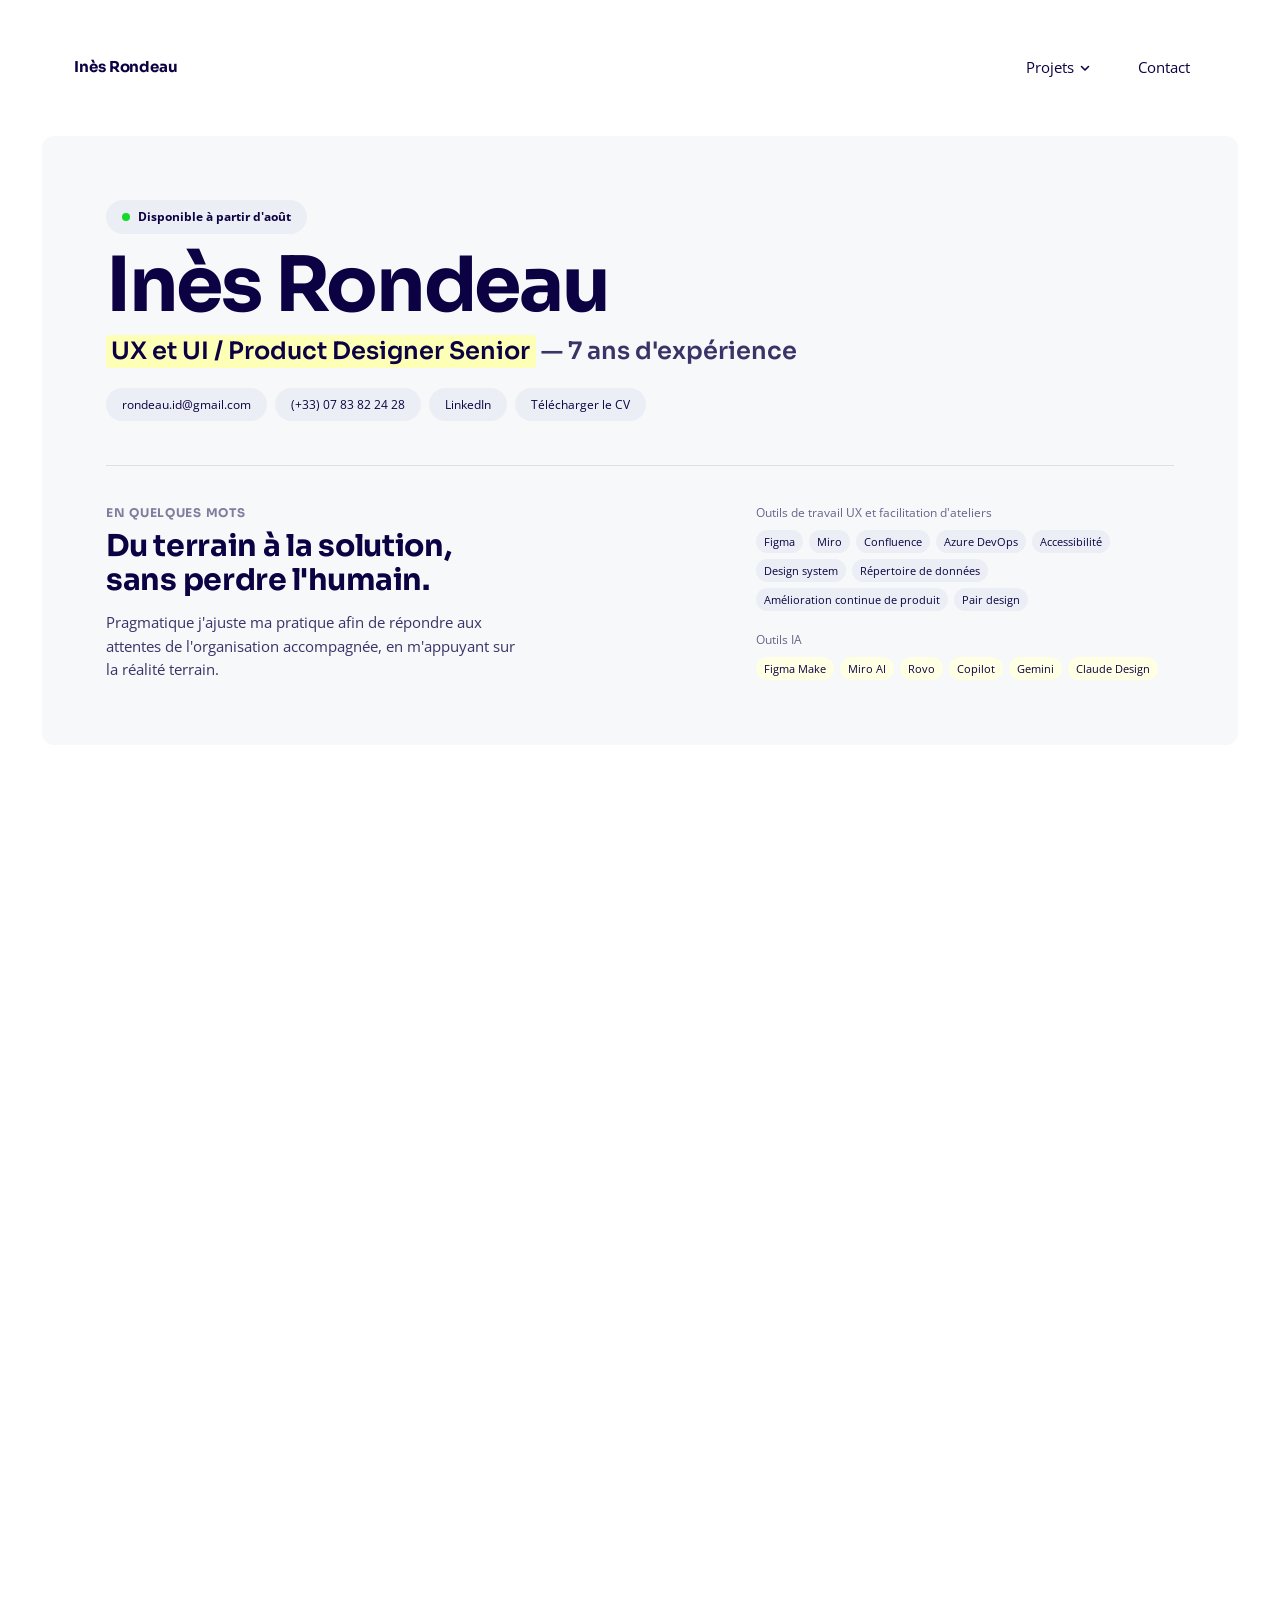
==== index.html @ 99424690 "V5" ====
<!DOCTYPE html>
<html lang="fr">
<head>
  <meta charset="utf-8">
  <meta name="viewport" content="width=device-width, initial-scale=1">
  <title>Inès Rondeau — UX et UI / Product Designer Senior</title>
  <meta name="description" content="Portfolio d'Inès Rondeau, Product Designer Senior, 7 ans d'expérience. Études de cas Recherche, cadrage, conception et mesure d'usage chez TF1.">
  <link rel="stylesheet" href="styles.css">
  <script defer src="reveal.js"></script>
</head>
<body>

  <header class="page">
    <nav class="nav" aria-label="Principale">
      <a href="index.html" class="nav__brand">Inès Rondeau</a>
      <div class="nav__links">
        <span class="nav__group">
          <button type="button" class="nav__trigger" aria-haspopup="true" aria-expanded="false">
            Projets
            <svg class="caret" viewBox="0 0 10 10" fill="none" aria-hidden="true"><path d="M1.5 3.5 L5 7 L8.5 3.5" stroke="currentColor" stroke-width="1.6" stroke-linecap="round" stroke-linejoin="round"></path></svg>
          </button>
          <div class="nav__dropdown" role="menu">
            <a href="projet-1-portail-info.html" role="menuitem">Portail info</a>
            <a href="projet-2-jade.html" role="menuitem">Jade +</a>
            <a href="projet-3-msc.html" role="menuitem">Media Supply Chain</a>
            <a href="projet-4-repertoire-donnees.html" role="menuitem">Répertoire de données</a>
          </div>
        </span>
        <a href="index.html#contact">Contact</a>
      </div>
    </nav>
  </header>

  <main>
    <!-- PROFIL (bloc gris #F6F8FA) -->
    <section class="profile-block" aria-labelledby="hero-title">
      <div class="profile-block__head">
        <div class="profile-block__title">
          <span class="pill-status">Disponible à partir d'août</span>
          <h1 id="hero-title" class="profile-block__name">Inès Rondeau</h1>
          <p class="profile-block__role"><mark>UX et UI / Product Designer Senior</mark> — 7 ans d'expérience</p>
        </div>
        <div class="hero-home__links" role="list">
          <a class="chip" href="mailto:rondeau.id@gmail.com" role="listitem">rondeau.id@gmail.com</a>
          <a class="chip" href="tel:+33783822428" role="listitem">(+33) 07 83 82 24 28</a>
          <a class="chip" href="https://www.linkedin.com/in/in%C3%A8s-rondeau-173500bb/" target="_blank" rel="noopener" role="listitem">LinkedIn</a>
          <a class="chip" href="cv-ines-rondeau.html" role="listitem">Télécharger le CV</a>
        </div>
      </div>

      <div class="profile-block__cols">
        <div class="profile-block__words">
          <div class="intro__eyebrow">En quelques mots</div>
          <h2>Du terrain à la solution, sans perdre l'humain.</h2>
          <p>Pragmatique j'ajuste ma pratique afin de répondre aux attentes de l'organisation accompagnée, en m'appuyant sur la réalité terrain.</p>
        </div>

        <aside class="profile-block__skills" aria-labelledby="skills">
          <h3 id="skills" class="visually-hidden" style="position:absolute;left:-9999px">Compétences</h3>

          <div class="intro__meta-label">Outils de travail UX et facilitation d'ateliers</div>
          <div class="tag-row">
            <span class="tag">Figma</span>
            <span class="tag">Miro</span>
            <span class="tag">Confluence</span>
            <span class="tag">Azure DevOps</span>
            <span class="tag">Accessibilité</span>
            <span class="tag">Design system</span>
            <span class="tag">Répertoire de données</span>
            <span class="tag">Amélioration continue de produit</span>
            <span class="tag">Pair design</span>
          </div>

          <div class="intro__meta-label">Outils IA</div>
          <div class="tag-row">
            <span class="tag tag--ai" style="background-color: rgb(254, 255, 227)">Figma Make</span>
            <span class="tag tag--ai" style="background-color: rgb(254, 255, 227)">Miro AI</span>
            <span class="tag tag--ai" style="background-color: rgb(254, 255, 227)">Rovo</span>
            <span class="tag tag--ai" style="background-color: rgb(254, 255, 227)">Copilot</span>
            <span class="tag tag--ai" style="background-color: rgb(254, 255, 227)">Gemini</span>
            <span class="tag tag--ai" style="background-color: rgb(254, 255, 227)">Claude Design</span>
          </div>
        </aside>
      </div>
    </section>

    <!-- COMMENT JE TRAVAILLE (fond blanc) -->
    <section class="howiwork-section reveal">
      <div class="howiwork">
        <div class="howiwork__label">Comment je travaille</div>
        <ul class="howiwork__list">
          <li class="hw-card">
            <h3 class="hw-card__title">Équipe</h3>
            <p class="hw-card__text">Autonome ou en binôme selon les projets, toujours au sein d'équipes pluridisciplinaires —Product manager, Product Owner, développeurs, métiers, sponsors.</p>
          </li>
          <li class="hw-card">
            <h3 class="hw-card__title">Posture client</h3>
            <p class="hw-card__text">J'adapte ma démarche aux contraintes terrain et aux objectifs business, quelle que soit la complexité du contexte.</p>
          </li>
          <li class="hw-card">
            <h3 class="hw-card__title">Animation</h3>
            <p class="hw-card__text">J'anime ou co-anime les ateliers nécessaires à chaque étape du cycle produit : Carte d'expérience, carte d'empathie avec les équipes techniques, produit et métier.</p>
          </li>
          <li class="hw-card">
            <h3 class="hw-card__title">Gestion ambiguïté</h3>
            <p class="hw-card__text">Je m'appuie sur des faits réels établis lors de la phase de recherche utilisateur — tests, interviews, mesures d'usage — afin d'argumenter mes prises de position et d'alimenter les arbitrages du Product Owner et des parties prenantes.</p>
          </li>
        </ul>
      </div>
    </section>

    <!-- PROJETS -->
    <section class="projects reveal" id="projets" aria-labelledby="projets-title">
      <header class="projects__header">
        <h2 id="projets-title">Projets</h2>
        <p>4 études de cas — Recherche, cadrage, conception et mesure d'usage chez TF1 (Média télévisé).</p>
      </header>

      <div class="cards reveal-stagger">
        <a class="card" href="projet-1-portail-info.html">
          <div class="card__media" style="background: var(--orange);">
            <img src="assets/portail-info-hero.jpg" alt="Aperçu de l'outil Portail info">
          </div>
          <div class="card__body">
            <div class="card__title-row">
              <h3 class="card__title">Portail info</h3>
              <span class="card__date" style="color: rgb(108, 102, 138)">2024 — 2026</span>
            </div>
            <span class="card__pill pill--orange">Conception</span>
            <p class="card__desc">
              <strong>Outil News à destination des journalistes et documentalistes :</strong>
              co-concevoir un accès fluide aux archives vidéo pour accélérer la production
              et fiabiliser l'information face aux enjeux de désinformation (deepfakes, IA).
            </p>
            <span class="card__more">
              Voir plus
              <svg width="20" height="20" viewBox="0 0 24 24" fill="none" stroke="currentColor" stroke-width="2" stroke-linecap="round" stroke-linejoin="round" aria-hidden="true"><line x1="5" y1="12" x2="19" y2="12"></line><polyline points="12 5 19 12 12 19"></polyline></svg>
            </span>
          </div>
        </a>

        <a class="card" href="projet-2-jade.html">
          <div class="card__media" style="background: var(--yellow);">
            <img src="assets/jade-hero-new.png" alt="Aperçu du planning d'équipe Jade+">
          </div>
          <div class="card__body">
            <div class="card__title-row">
              <h3 class="card__title">Jade +</h3>
              <span class="card__date" style="color: rgb(108, 102, 138)">2024 — 2026</span>
            </div>
            <span class="card__pill pill--yellow">Méthode Agile</span>
            <p class="card__desc">
              <strong>Outil de consultation et de planification auprès des planificateurs et collaborateurs.</strong>
              Les équipes de TF1 (JRI, DT et production) sont planifiées via Jade en coordination avec les
              journaux télévisés et les enregistrements d'émissions.
            </p>
            <span class="card__more">
              Voir plus
              <svg width="20" height="20" viewBox="0 0 24 24" fill="none" stroke="currentColor" stroke-width="2" stroke-linecap="round" stroke-linejoin="round" aria-hidden="true"><line x1="5" y1="12" x2="19" y2="12"></line><polyline points="12 5 19 12 12 19"></polyline></svg>
            </span>
          </div>
        </a>

        <a class="card" href="projet-3-msc.html">
          <div class="card__media" style="background: var(--purple);">
            <img src="assets/msc-hero.png" alt="Aperçu de la cartographie Media Supply Chain">
          </div>
          <div class="card__body">
            <div class="card__title-row">
              <h3 class="card__title">Media supply chain</h3>
              <span class="card__date"><span style="color: #6C668A">2024 — 2026</span></span>
            </div>
            <span class="card__pill pill--purple">Carte d’expérience</span>
            <p class="card__desc">
              <strong>Modernisation de l'ensemble du cycle de vie des contenus</strong> —
              identifier les irritants pour améliorer les process. Ce projet montre l'efficacité
              d'un binôme PO/UX pour réaliser un cadrage en un minimum de temps.
            </p>
            <span class="card__more">
              Voir plus
              <svg width="20" height="20" viewBox="0 0 24 24" fill="none" stroke="currentColor" stroke-width="2" stroke-linecap="round" stroke-linejoin="round" aria-hidden="true"><line x1="5" y1="12" x2="19" y2="12"></line><polyline points="12 5 19 12 12 19"></polyline></svg>
            </span>
          </div>
        </a>

        <a class="card" href="projet-4-repertoire-donnees.html">
          <div class="card__media" style="background: var(--green);">
            <img src="assets/repository-hero-new.png" alt="Aperçu du répertoire de données">
          </div>
          <div class="card__body">
            <div class="card__title-row">
              <h3 class="card__title">Répertoire de données</h3>
              <span class="card__date" style="color: rgb(108, 102, 138)">2025 — 2026</span>
            </div>
            <span class="card__pill pill--green">Data UX</span>
            <p class="card__desc">
              <strong>Transformer la recherche silotée</strong> en un patrimoine de connaissances
              partagé, actionnable et durable.
            </p>
            <span class="card__more">
              Voir plus
              <svg width="20" height="20" viewBox="0 0 24 24" fill="none" stroke="currentColor" stroke-width="2" stroke-linecap="round" stroke-linejoin="round" aria-hidden="true"><line x1="5" y1="12" x2="19" y2="12"></line><polyline points="12 5 19 12 12 19"></polyline></svg>
            </span>
          </div>
        </a>
      </div>
    </section>

    <!-- FOOTER -->
    <footer class="footer reveal" id="contact">
      <div class="footer__inner">
        <div>
          <h2 class="footer__title">On se parle ?</h2>
          <p class="footer__lead">
            Ouverte aux opportunités à Montréal dès août — et en région si télétravail possible — produit, design system,
            recherche utilisateur, IA appliquée au design.
          </p>
        </div>
        <div>
          <h3 class="footer__heading">Me contacter</h3>
          <ul class="footer__list">
            <li><a href="mailto:rondeau.id@gmail.com">rondeau.id@gmail.com</a></li>
            <li><a href="https://www.linkedin.com/in/in%C3%A8s-rondeau-173500bb/" target="_blank" rel="noopener">LinkedIn</a></li>
            <li><a href="cv-ines-rondeau.html">Télécharger le CV</a></li>
          </ul>
        </div>
        <div>
          <h3 class="footer__heading">Mes projets</h3>
          <ul class="footer__list">
            <li><a href="projet-1-portail-info.html">Portail info</a></li>
            <li><a href="projet-2-jade.html">Jade +</a></li>
            <li><a href="projet-3-msc.html">Media Supply Chain — Bandes-annonces</a></li>
            <li><a href="projet-4-repertoire-donnees.html">Répertoire de données</a></li>
          </ul>
        </div>
      </div>
    </footer>
  </main>

  <script>
    /* Safety net: the hero uses a CSS entrance animation that animates only
       TO the visible state. In a bundled/offline build the animation timeline
       can desync and leave the hero stuck at opacity:0. This guarantees the
       hero becomes visible. On the live site the animation completes (~1.7s)
       well before this fires, so the opacity check makes it a no-op. */
    (function () {
      function ensureHeroVisible() {
        document.querySelectorAll('.hero-home > *, .project-hero__grid > *').forEach(function (el) {
          if (parseFloat(getComputedStyle(el).opacity) < 1) {
            el.style.opacity = '1';
            el.style.transform = 'none';
          }
        });
      }
      [2000, 3500, 5000].forEach(function (t) { setTimeout(ensureHeroVisible, t); });
    })();
  </script>



</body></html>
---- styles.css ----
/* =========================================================
   Portfolio Inès Rondeau — V2
   Design tokens, layout primitives and shared components
   ========================================================= */

/* --- Fonts ------------------------------------------------ */
@import url("https://fonts.googleapis.com/css2?family=Open+Sans:wght@400;600;700&family=Sora:wght@400;600;700&display=swap");

/* --- Smooth page-to-page navigation -----------------------
   Cross-document View Transitions: when you click a link to another
   page in this portfolio, the browser cross-fades between the two
   pages instead of showing a hard white/colored flash. Supported in
   Chromium + Safari 18.2+; older browsers just navigate normally
   (no regression). The sticky header is given a stable transition
   name so it stays put instead of fading with the rest. */
@view-transition { navigation: auto; }

::view-transition-old(root),
::view-transition-new(root) {
  animation-duration: 0.32s;
  animation-timing-function: cubic-bezier(.16,.84,.3,1);
}

.page { view-transition-name: site-header; }

@media (prefers-reduced-motion: reduce) {
  ::view-transition-group(*),
  ::view-transition-old(*),
  ::view-transition-new(*) { animation: none !important; }
}

/* --- Tokens ----------------------------------------------- */
:root {
  /* Palette */
  --ink:           rgb(12, 1, 66);
  --ink-80:        rgba(12, 1, 66, 0.80);
  --ink-60:        rgba(12, 1, 66, 0.60);
  --ink-50:        rgba(12, 1, 66, 0.50);
  --ink-10:        rgba(12, 1, 66, 0.10);
  --white:         #ffffff;
  --bg-soft:       rgb(247, 248, 250);
  --bg-card:       rgb(246, 248, 250);
  --border:        rgb(231, 230, 236);
  --border-soft:   rgb(228, 228, 228);
  --highlight:     rgb(254, 255, 182);
  --available:     rgb(18, 219, 41);

  /* Project accents */
  --orange:        rgb(215, 74, 16);
  --orange-soft:   rgb(251, 237, 231);
  --yellow:        rgb(252, 254, 115);
  --yellow-soft:   rgb(253, 254, 185);
  --purple:        rgb(194, 169, 255);
  --purple-soft:   rgb(245, 242, 248);
  --green:         rgb(0, 82, 76);
  --green-soft:    rgb(229, 238, 237);

  /* Semantic states */
  --pink:          rgb(197, 20, 109);
  --pink-bg:       rgb(252, 243, 248);

  /* Type */
  --font-sans:     "Open Sans", system-ui, -apple-system, "Segoe UI", sans-serif;
  --font-display:  "Sora", "Open Sans", system-ui, sans-serif;

  /* Layout */
  --container-w:   1196px;
  --radius:        6px;
  --radius-lg:     12px;
  --shadow-card:   0 2px 11px rgba(0, 0, 0, 0.08);
}

/* --- Reset / base ----------------------------------------- */
*, *::before, *::after { box-sizing: border-box; }

html { scroll-behavior: smooth; }

body {
  margin: 0;
  font-family: var(--font-sans);
  font-size: 14px;
  line-height: 1.49;
  color: var(--ink);
  background: var(--white);
  -webkit-font-smoothing: antialiased;
  -moz-osx-font-smoothing: grayscale;
  text-rendering: optimizeLegibility;
  text-wrap: pretty;
}

img { max-width: 100%; display: block; }

a { color: inherit; text-decoration: none; }
a:focus-visible,
button:focus-visible {
  outline: 2px solid var(--ink);
  outline-offset: 3px;
  border-radius: 4px;
}

h1, h2, h3, h4 {
  font-family: var(--font-display);
  font-weight: 700;
  color: var(--ink);
  margin: 0;
  line-height: 1.1;
  text-wrap: balance;
}

p { margin: 0; }

/* --- Layout ----------------------------------------------- */
.container {
  width: 100%;
  max-width: var(--container-w);
  margin: 0 auto;
  padding: 0 24px;
}

.page {
  padding: 32px 42px 0;
}

@media (max-width: 880px) {
  .page { padding: 16px 16px 0; }
  .container { padding: 0 16px; }
}

/* --- Top navigation --------------------------------------- */
.nav {
  display: flex;
  justify-content: space-between;
  align-items: center;
  padding: 18px 32px;
  max-width: var(--container-w);
  margin: 0 auto;
}

.nav__brand {
  font-family: var(--font-display);
  font-weight: 700;
  font-size: 15px;
  color: var(--ink);
  letter-spacing: -0.005em;
  transition: opacity .15s ease;
}
.nav__brand:hover { opacity: 0.65; }

.nav__links {
  display: flex;
  gap: 16px;
  align-items: center;
}

.nav__links > a,
.nav__trigger {
  font-family: var(--font-sans);
  font-size: 15px;
  font-weight: 400;
  line-height: 1;
  color: var(--ink);
  padding: 10px 16px;
  border-radius: 23px;
  border: 0;
  background: transparent;
  cursor: pointer;
  transition: background .15s ease, color .15s ease;
}

.nav__links > a:hover,
.nav__trigger:hover,
.nav__group:hover .nav__trigger,
.nav__group:focus-within .nav__trigger {
  background: var(--bg-soft);
}

.nav__links > a[aria-current="page"] {
  font-weight: 700;
  background: var(--bg-soft);
}

/* Explicit "back to home" link — always visible in the sticky header so
   users never need the browser back button or to scroll to the footer. */
.nav__home {
  display: inline-flex;
  align-items: center;
  gap: 7px;
}
.nav__home svg {
  width: 15px;
  height: 15px;
  flex-shrink: 0;
}

/* Sticky header w/ blur + subtle border that intensifies on scroll */
.page {
  position: sticky;
  top: 0;
  z-index: 100;
  background: rgba(255, 255, 255, 0.82);
  backdrop-filter: saturate(180%) blur(14px);
  -webkit-backdrop-filter: saturate(180%) blur(14px);
  border-bottom: 1px solid transparent;
  transition: border-color .25s ease, box-shadow .25s ease, background .25s ease;
}
.page.is-scrolled {
  background: rgba(255, 255, 255, 0.92);
  border-bottom-color: rgba(12, 1, 66, 0.06);
  box-shadow: 0 8px 24px rgba(12, 1, 66, 0.04);
}

/* --- Projets dropdown ------------------------------------- */
.nav__group {
  position: relative;
  display: inline-flex;
  align-items: center;
}

.nav__trigger {
  display: inline-flex;
  align-items: center;
  gap: 6px;
}
.nav__trigger[aria-current="page"] { font-weight: 700; background: var(--bg-soft); }
.nav__trigger .caret {
  width: 10px; height: 10px;
  transition: transform .25s cubic-bezier(.16,.84,.3,1);
}
.nav__group:hover .nav__trigger .caret,
.nav__group:focus-within .nav__trigger .caret {
  transform: rotate(180deg);
}

.nav__dropdown {
  position: absolute;
  top: calc(100% + 10px);
  left: 50%;
  transform: translate(-50%, -6px);
  min-width: 240px;
  background: var(--white);
  border: 1px solid var(--border);
  border-radius: 12px;
  padding: 6px;
  display: flex;
  flex-direction: column;
  gap: 0;
  box-shadow: 0 16px 40px rgba(12, 1, 66, 0.12), 0 2px 6px rgba(12, 1, 66, 0.04);
  opacity: 0;
  visibility: hidden;
  pointer-events: none;
  transition:
    opacity .22s ease,
    transform .28s cubic-bezier(.16,.84,.3,1),
    visibility .22s ease;
  z-index: 200;
}

.nav__group:hover .nav__dropdown,
.nav__group:focus-within .nav__dropdown,
.nav__dropdown:hover {
  opacity: 1;
  visibility: visible;
  pointer-events: auto;
  transform: translate(-50%, 0);
}

/* Invisible buffer so cursor doesn't fall through the gap between
   trigger and dropdown. */
.nav__dropdown::after {
  content: "";
  position: absolute;
  inset: -10px -10px auto -10px;
  height: 18px;
}

.nav__dropdown a {
  display: flex;
  align-items: center;
  gap: 10px;
  padding: 10px 12px;
  font-family: var(--font-sans);
  font-size: 14px;
  font-weight: 400;
  color: var(--ink);
  border-radius: 8px;
  border-bottom: none;
  white-space: nowrap;
  transition: background .15s ease, padding .2s ease;
}
.nav__dropdown a:hover { background: var(--bg-soft); padding-left: 16px; }
.nav__dropdown a[aria-current="page"] {
  font-weight: 700;
  background: var(--bg-soft);
}

/* Tiny color dot per project so each row is identifiable at a glance. */
.nav__dropdown a::before {
  content: "";
  width: 8px; height: 8px;
  border-radius: 50%;
  background: currentColor;
  opacity: 0.35;
  flex-shrink: 0;
}
.nav__dropdown a:nth-child(1)::before { background: var(--orange); opacity: 1; }
.nav__dropdown a:nth-child(2)::before { background: var(--yellow); opacity: 1; box-shadow: inset 0 0 0 1px rgba(12,1,66,0.12); }
.nav__dropdown a:nth-child(3)::before { background: var(--purple); opacity: 1; }
.nav__dropdown a:nth-child(4)::before { background: var(--green);  opacity: 1; }

.nav__dropdown::before {
  /* upward-pointing arrow above the dropdown, pointing at the trigger */
  content: "";
  position: absolute;
  top: -6px;
  left: 50%;
  transform: translateX(-50%) rotate(45deg);
  width: 10px;
  height: 10px;
  background: var(--white);
  border-top: 1px solid var(--border);
  border-left: 1px solid var(--border);
}

/* --- Hero (home) ------------------------------------------ */
.hero-home {
  max-width: var(--container-w);
  margin: 40px auto 44px;
  padding: 24px 24px 0;
  text-align: left;
}

.pill-status {
  display: inline-flex;
  align-items: center;
  gap: 8px;
  padding: 8px 16px;
  border-radius: 46px;
  background: var(--bg-soft);
  font-size: 12px;
  font-weight: 700;
  color: var(--ink);
}
.pill-status::before {
  content: "";
  width: 8px; height: 8px;
  border-radius: 50%;
  background: var(--available);
}

.hero-home__title {
  font-size: clamp(56px, 8vw, 96px);
  font-weight: 700;
  letter-spacing: -0.02em;
  margin: 16px 0 8px;
  line-height: 1;
}

.hero-home__subtitle {
  font-family: var(--font-display);
  font-weight: 700;
  font-size: clamp(20px, 2.2vw, 26px);
  margin: 0;
  line-height: 1.15;
}

.hero-home__subtitle .mark {
  background: var(--highlight);
  padding: 2px 4px;
  box-decoration-break: clone;
  -webkit-box-decoration-break: clone;
}

.hero-home__line {
  margin-top: 8px;
  color: var(--ink-50);
  font-size: 14px;
  font-family: var(--font-display);
}

.hero-home__links {
  display: flex;
  flex-wrap: wrap;
  justify-content: flex-start;
  gap: 8px;
  margin-top: 28px;
}

.chip {
  display: inline-flex;
  align-items: center;
  gap: 6px;
  padding: 8px 16px;
  border-radius: 46px;
  background: var(--bg-soft);
  font-size: 12px;
  color: var(--ink);
  font-weight: 400;
  line-height: 1.44;
  white-space: nowrap;
  transition: background .15s ease;
}
.chip:hover { background: rgb(235, 238, 244); }

/* --- Profil (bloc gris #F6F8FA, specs Figma) -------------- */
.profile-block {
  max-width: var(--container-w);
  margin: 32px auto 0;
  padding: clamp(36px, 5vw, 72px);
  background: #F6F8FA;
  border-radius: var(--radius-lg);
  display: flex;
  flex-direction: column;
  gap: clamp(32px, 4vw, 44px);
  text-align: left;
}
.profile-block__head {
  display: flex;
  flex-direction: column;
  gap: 20px;
  align-items: stretch;
}
.profile-block__title {
  display: flex;
  flex-direction: column;
  gap: 14px;
}
.profile-block__name {
  font-family: var(--font-display);
  font-weight: 700;
  font-size: clamp(48px, 7vw, 76px);
  letter-spacing: -0.03em;
  line-height: 0.98;
  margin: 0;
}
.profile-block__role {
  font-family: var(--font-display);
  font-weight: 600;
  font-size: clamp(18px, 2vw, 24px);
  line-height: 1.3;
  margin: 0;
  color: var(--ink-80);
}
.profile-block__role mark {
  background: var(--highlight);
  color: var(--ink);
  padding: 0.06em 0.22em;
  border-radius: 4px;
  -webkit-box-decoration-break: clone;
  box-decoration-break: clone;
}
.profile-block .hero-home__links { margin-top: 0; }
/* On the grey block, soft-grey pills blend in — give chips & tags a white
   fill so they read as pills (matches the Figma profile block). */
.profile-block .chip,
.profile-block__skills .tag { background: #EBEEF4; }
.profile-block .chip:hover { background: rgb(225, 229, 238); }
.profile-block__title .pill-status { align-self: flex-start; background: #EBEEF4; }
.profile-block__cols {
  display: grid;
  grid-template-columns: minmax(0, 1.4fr) minmax(0, 1fr);
  gap: clamp(40px, 5vw, 64px);
  padding-top: clamp(28px, 3vw, 40px);
  border-top: 1px solid var(--ink-10);
}
.profile-block__words h2 {
  font-family: var(--font-display);
  font-weight: 700;
  font-size: clamp(22px, 2.4vw, 30px);
  line-height: 1.12;
  letter-spacing: -0.01em;
  margin: 0 0 14px;
}
.profile-block__words p {
  margin: 0;
  font-size: 15px;
  line-height: 1.55;
  color: var(--ink-80);
  max-width: 46ch;
}
.profile-block__skills .tag-row:last-child { margin-bottom: 0; }
@media (max-width: 880px) {
  .profile-block__cols { grid-template-columns: 1fr; gap: 32px; }
}

/* --- "En quelques mots" intro block ----------------------- */
.intro {
  max-width: var(--container-w);
  margin: 0 auto;
  padding: 24px;
  display: grid;
  grid-template-columns: minmax(0, 1.4fr) minmax(0, 1fr);
  gap: 48px;
}

@media (max-width: 880px) {
  .intro { grid-template-columns: 1fr; gap: 32px; }
}

.intro__eyebrow {
  font-family: var(--font-display);
  font-weight: 700;
  font-size: 12px;
  text-transform: uppercase;
  letter-spacing: 0.06em;
  color: var(--ink-50);
  margin-bottom: 8px;
}

.intro h2 {
  font-size: 24px;
  margin: 0 0 16px;
}

.intro p { margin: 0 0 12px; }
.intro p:last-child { margin-bottom: 0; }

/* --- "Comment je travaille" (fond blanc, cards) ----------- */
.howiwork-section {
  max-width: var(--container-w);
  margin: 56px auto 0;
  padding: 0;
}
.howiwork {
  margin: 0;
  padding: 0;
}
.howiwork__label {
  font-family: var(--font-display);
  font-weight: 700;
  font-size: 12px;
  text-transform: uppercase;
  letter-spacing: 0.06em;
  color: var(--ink-50);
  margin-bottom: 16px;
}
.howiwork__list {
  list-style: none;
  margin: 0;
  padding: 0;
  display: grid;
  grid-template-columns: repeat(4, 1fr);
  gap: 20px;
}
.hw-card {
  background: #F6F8FA;
  border-radius: 8px;
  padding: 22px;
  display: flex;
  flex-direction: column;
  gap: 10px;
}
.hw-card__title {
  font-family: var(--font-display);
  font-weight: 700;
  font-size: 14px;
  line-height: 1.15;
  margin: 0;
}
.hw-card__text {
  font-size: 14px;
  line-height: 1.5;
  color: var(--ink);
  margin: 0;
}
@media (max-width: 880px) {
  .howiwork__list { grid-template-columns: repeat(2, 1fr); gap: 16px; }
}
@media (max-width: 520px) {
  .howiwork__list { grid-template-columns: 1fr; }
}

.intro__meta-label {
  font-size: 12px;
  color: var(--ink-60);
  margin-bottom: 8px;
}

.tag-row {
  display: flex;
  flex-wrap: wrap;
  gap: 6px;
  margin-bottom: 20px;
}

/* --- Tags ----------------------------------------------------
   Tag system mirrors Figma:
   - Base .tag  → 11px regular, neutral soft pill (used on home).
   - .tag in project glance/persona contexts → 12px regular, themed via
     body[data-theme] cascade so each project gets its accent palette.
   - .tag-hero → 11px bold, semi-transparent white pill on the colored
     hero, themed text per project. All combinations meet WCAG AA. */
.tag {
  font-family: var(--font-sans);
  font-size: 11px;
  font-weight: 400;
  line-height: 1;
  height: 23px;
  padding: 4px 8px;
  border-radius: 23px;
  background: var(--bg-soft);
  color: var(--ink);
  white-space: nowrap;
  display: inline-flex;
  align-items: center;
}

.tag--ai {
  background: rgb(244, 241, 250); /* faint lavender, AA-safe vs ink */
}

/* Larger themed tags used inside project page panels.
   Project-themed via body[data-theme="*"] — see below. */
.glance .tag,
.persona .tag,
.persona__meta .tag {
  font-size: 12px;
  height: 24px;
}

/* Per-project themed tags (cascade from body[data-theme]) ------- */
body[data-theme="orange"] .glance .tag,
body[data-theme="orange"] .persona__meta .tag {
  background: var(--orange-soft);            /* rgb(251,237,231) */
  color: rgb(132, 40, 4);                    /* slightly darker than 144,44,4 — AAA */
}
body[data-theme="yellow"] .glance .tag,
body[data-theme="yellow"] .persona__meta .tag {
  background: var(--yellow-soft);            /* rgb(253,254,185) */
  color: var(--ink);
}
body[data-theme="purple"] .glance .tag,
body[data-theme="purple"] .persona__meta .tag {
  background: var(--bg-soft);                /* Figma uses neutral on purple */
  color: var(--ink);
}
body[data-theme="green"] .glance .tag,
body[data-theme="green"] .persona__meta .tag {
  background: var(--green-soft);             /* rgb(229,238,237) */
  color: rgb(0, 66, 61);                     /* deepened from 0,82,76 — AAA */
}

/* Legacy modifier-class variants kept for back-compat / overrides */
.tag--orange { background: var(--orange-soft); color: rgb(132, 40, 4); }
.tag--yellow { background: var(--yellow-soft); color: var(--ink); }
.tag--purple { background: var(--bg-soft);     color: var(--ink); }
.tag--green  { background: var(--green-soft);  color: rgb(0, 66, 61); }

/* --- Projects (home cards) -------------------------------- */
.projects {
  max-width: var(--container-w);
  margin: 56px auto 0;
  padding: 0 0 48px;
}
@media (max-width: 880px) {
  .howiwork-section,
  .projects { padding-left: 16px; padding-right: 16px; }
}

.projects__header { margin-bottom: 32px; }

.projects__header h2 {
  font-size: 24px;
  margin: 0 0 8px;
}

.projects__header p {
  font-family: var(--font-display);
  font-size: 14px;
  color: var(--ink);
}

.cards {
  display: grid;
  grid-template-columns: repeat(2, minmax(0, 1fr));
  gap: 32px;
}

@media (max-width: 880px) {
  .cards { grid-template-columns: 1fr; gap: 24px; }
}

.card {
  display: flex;
  flex-direction: column;
  background: var(--white);
  border-radius: 8px;
  box-shadow: var(--shadow-card);
  overflow: hidden;
  text-decoration: none;
  color: inherit;
  transition: transform .25s ease, box-shadow .25s ease;
}
.card:hover {
  transform: translateY(-3px);
  box-shadow: 0 12px 28px rgba(0, 0, 0, 0.10);
}

.card__media {
  position: relative;
  aspect-ratio: 556 / 209;
  overflow: hidden;
}

.card__media::before {
  /* large translucent circle behind the screenshot */
  content: "";
  position: absolute;
  right: -10%;
  top: -25%;
  width: 70%;
  aspect-ratio: 1;
  border-radius: 50%;
  background: rgba(255,255,255,0.30);
  z-index: 0;
}

.card__media img {
  position: absolute;
  top: 24px;
  right: -40px;
  width: 66%;
  border-radius: 8px;
  border: 4px solid rgba(245,242,248,0.6);
  box-shadow: 0 8px 24px rgba(0,0,0,0.12);
  z-index: 1;
  aspect-ratio: 381 / 214;
  object-fit: cover;
  object-position: left center;
}

.card__body {
  padding: 24px;
  display: flex;
  flex-direction: column;
  gap: 16px;
  flex: 1;
}

.card__title-row {
  display: flex;
  justify-content: space-between;
  align-items: center;
  gap: 12px;
}

.card__title {
  font-family: var(--font-display);
  font-weight: 700;
  font-size: 16px;
  margin: 0;
  line-height: 1.1;
}

.card__date {
  font-weight: 400;
  font-size: 14px;
  color: var(--ink);
  white-space: nowrap;
}

.card__pill {
  align-self: flex-start;
  font-size: 12px;
  font-weight: 400;
  padding: 4px 8px;
  border-radius: 23px;
  line-height: 1.33;
}

.card__desc {
  font-size: 14px;
  line-height: 1.5;
  color: var(--ink);
}
.card__desc strong { font-weight: 700; }

.card__more {
  margin-top: auto;
  display: inline-flex;
  align-items: center;
  gap: 8px;
  font-weight: 700;
  color: var(--ink);
}
.card__more svg { transition: transform .2s ease; }
.card:hover .card__more svg { transform: translateX(4px); }

/* --- Project page hero ------------------------------------ */
.project-hero {
  border-radius: 8px;
  padding: 48px 56px;
  position: relative;
  overflow: hidden;
  color: var(--white);
  margin-top: 8px;
}

.project-hero__grid {
  display: grid;
  grid-template-columns: minmax(0, 1.1fr) minmax(0, 1fr);
  gap: 48px;
  align-items: center;
  position: relative;
  z-index: 1;
}

@media (max-width: 880px) {
  .project-hero { padding: 32px 24px; }
  .project-hero__grid { grid-template-columns: 1fr; gap: 24px; }
}

.project-hero__decor {
  position: absolute;
  width: 412px; aspect-ratio: 1;
  border-radius: 50%;
  background: rgba(255,255,255,0.18);
  right: 8%;
  top: -10%;
  z-index: 0;
}

.project-hero h1 {
  font-size: clamp(28px, 3.6vw, 36px);
  color: var(--white);
  margin: 0 0 16px;
  line-height: 1.05;
  letter-spacing: -0.005em;
}

.project-hero__lead {
  font-size: 14px;
  line-height: 1.44;
  color: rgba(255,255,255,0.95);
  margin-bottom: 24px;
  max-width: 620px;
}

.project-hero__tags {
  display: flex;
  flex-wrap: wrap;
  gap: 8px;
}

.tag-hero {
  font-family: var(--font-sans);
  font-size: 11px;
  font-weight: 700;
  padding: 4px 8px;
  border-radius: 23px;
  background: rgba(255, 255, 255, 0.72);
  color: var(--ink);
  border: 1px solid rgb(255, 255, 255);
  white-space: nowrap;
  line-height: 1;
  height: 23px;
  display: inline-flex;
  align-items: center;
}

/* Project-specific hero tag text colours (Figma).
   Orange gets a darkened text + slightly more opaque pill to keep AAA contrast. */
.theme-orange .tag-hero {
  background: rgba(255, 255, 255, 0.9);
  color: rgb(132, 40, 4);
}
.theme-yellow .tag-hero { color: var(--ink); }
.theme-purple .tag-hero { color: var(--ink); }
.theme-green  .tag-hero {
  background: rgba(255, 255, 255, 0.85);
  color: rgb(0, 66, 61);
}

.project-hero__image {
  position: relative;
  justify-self: end;
  width: 100%;
  max-width: none;
  margin-right: -28px;
  background: transparent;
  padding: 0;
}

.project-hero__image img {
  display: block;
  width: 100%;
  height: auto;
  aspect-ratio: 381 / 214;
  object-fit: cover;
  object-position: left top;
  border-radius: 8px;
  border: 4px solid rgba(255,255,255,0.5);
}

@media (max-width: 880px) {
  .project-hero__image { margin-right: 0; }
  .project-hero__image img { aspect-ratio: auto; }
}

/* Theme variants for hero */
.theme-orange { background: var(--orange); }
.theme-orange h1, .theme-orange .project-hero__lead { color: var(--white); }
.theme-yellow { background: var(--yellow); color: var(--ink); }
.theme-yellow h1, .theme-yellow .project-hero__lead { color: var(--ink); }
.theme-yellow .project-hero__decor { background: rgba(255,255,255,0.7); }
.theme-purple { background: var(--purple); color: var(--ink); }
.theme-purple h1, .theme-purple .project-hero__lead { color: var(--ink); }
.theme-purple .project-hero__decor { background: rgba(255,255,255,0.35); }
.theme-green { background: var(--green); }
.theme-green h1, .theme-green .project-hero__lead { color: var(--white); }

/* --- "En un coup d'œil" panel -----------------------------
   Highlighted card — bigger title, deeper shadow, eyebrow chip,
   and a tinted accent stripe so it stands out as the "TL;DR". */
.glance {
  display: grid;
  grid-template-columns: minmax(0, 1fr) minmax(0, 1.6fr);
  gap: 56px;
  padding: 40px 40px;
  border: 1px solid var(--border);
  border-radius: 12px;
  margin-top: 56px;
  background: var(--white);
  box-shadow: 0 2px 12px rgba(12, 1, 66, 0.04);
  position: relative;
  overflow: hidden;
}

/* Top accent bar — picks up the project theme. */
.glance::before {
  content: "";
  position: absolute;
  inset: 0 0 auto 0;
  height: 4px;
  background: var(--ink);
  opacity: 0.06;
}
body[data-theme="orange"] .glance::before { background: var(--orange); opacity: 1; }
body[data-theme="yellow"] .glance::before { background: var(--yellow); opacity: 1; }
body[data-theme="purple"] .glance::before { background: var(--purple); opacity: 1; }
body[data-theme="green"]  .glance::before { background: var(--green);  opacity: 1; }

@media (max-width: 880px) {
  .glance { grid-template-columns: 1fr; gap: 32px; padding: 28px 24px; }
}

.glance__eyebrow {
  font-family: var(--font-display);
  font-weight: 700;
  font-size: 12px;
  text-transform: uppercase;
  letter-spacing: 0.06em;
  color: var(--ink-50);
  margin-bottom: 8px;
}

/* Inside the glance card itself, the eyebrow is the marquee — render
   it as a tinted pill so the "En un coup d'œil" panel reads as the
   TL;DR for the whole study. */
.glance .glance__eyebrow {
  display: inline-flex;
  align-items: center;
  gap: 8px;
  letter-spacing: 0.08em;
  color: var(--ink);
  margin-bottom: 16px;
  padding: 6px 12px;
  border-radius: 23px;
  background: var(--bg-soft);
}
body[data-theme="orange"] .glance .glance__eyebrow { background: var(--orange-soft); color: rgb(132, 40, 4); }
body[data-theme="yellow"] .glance .glance__eyebrow { background: var(--yellow-soft); color: var(--ink); }
body[data-theme="purple"] .glance .glance__eyebrow { background: var(--bg-soft);     color: var(--ink); }
body[data-theme="green"]  .glance .glance__eyebrow { background: var(--green-soft);  color: rgb(0, 66, 61); }

.glance__title {
  font-family: var(--font-display);
  font-weight: 700;
  font-size: clamp(26px, 2.4vw, 32px);
  color: var(--ink);
  margin: 0 0 16px;
  line-height: 1.15;
  letter-spacing: -0.005em;
}

.glance__lead {
  font-size: 14px;
  color: var(--ink);
  margin: 0 0 20px;
}

.cta {
  display: inline-flex;
  align-items: center;
  gap: 8px;
  padding: 12px 20px;
  border-radius: 46px;
  background: var(--ink);
  font-weight: 700;
  font-size: 14px;
  color: var(--white);
  transition: background .15s ease, transform .15s ease;
}
.cta:hover { background: rgb(30, 18, 100); }
.cta:hover svg { transform: translateY(2px); }
.cta svg { transition: transform .2s ease; }

/* "Lire l'étude de cas" CTA — light variant (icon uses currentColor) */
.glance .cta {
  background: #EBEEF4;
  color: #0C0142;
}
.glance .cta:hover { background: #DCE2EE; }

.glance__grid {
  display: grid;
  grid-template-columns: repeat(2, minmax(0, 1fr));
  gap: 24px 32px;
}

@media (max-width: 600px) {
  .glance__grid { grid-template-columns: 1fr; }
}

.glance__label {
  font-family: var(--font-display);
  font-weight: 700;
  font-size: 13px;
  color: var(--ink-50);
  margin-bottom: 8px;
}

.glance__value {
  font-size: 14px;
  color: var(--ink);
}

.glance__divider {
  grid-column: 1 / -1;
  height: 1px;
  background: var(--border);
  margin: 4px 0;
}

.metric { font-family: var(--font-display); font-weight: 700; font-size: 42px; color: var(--ink); line-height: 1; }
.metric__caption { margin-top: 6px; font-size: 14px; color: var(--ink); }

/* --- Section block (numbered) ----------------------------- */
.section {
  display: grid;
  grid-template-columns: minmax(0, 300px) minmax(0, 1fr);
  gap: 56px;
  padding: 56px 24px;
  margin-top: 32px;
}

@media (max-width: 880px) {
  .section { grid-template-columns: 1fr; gap: 24px; padding: 40px 0; margin-top: 24px; }
}

.section--soft {
  background: var(--bg-card);
  border-radius: 8px;
  padding: 64px 40px;
  margin-top: 40px;
}

@media (max-width: 880px) {
  .section--soft { padding: 40px 24px; }
}

.section__head .num {
  font-family: var(--font-display);
  font-weight: 700;
  font-size: 13px;
  color: var(--ink-50);
  margin-bottom: 4px;
}

.section__head .eyebrow {
  font-family: var(--font-display);
  font-weight: 700;
  font-size: 14px;
  color: var(--ink-50);
  margin-bottom: 8px;
}

.section__head h2 {
  font-family: var(--font-display);
  font-weight: 700;
  font-size: 24px;
  line-height: 1.25;
  color: var(--ink);
  text-wrap: balance;
}

.section__body { font-size: 14px; line-height: 1.6; }
.section__body p { margin: 0 0 12px; }
.section__body p:last-child { margin-bottom: 0; }

/* --- Callout boxes ----------------------------------------
   Style spec: solid color background + 2px stroke on the LEFT only,
   no border-radius. Crisp & editorial. */
.callout {
  padding: 16px 20px;
  border-radius: 0;
  border: 0;
  border-left: 2px solid var(--ink);
  margin: 16px 0;
}

.callout__label {
  font-weight: 700;
  margin-bottom: 4px;
  display: block;
}

.callout--pink   { background: var(--pink-bg);     border-left-color: var(--pink); }
.callout--yellow { background: var(--yellow-soft); border-left-color: rgb(170, 150, 36); }
.callout--orange { background: var(--orange-soft); border-left-color: var(--orange); }
.callout--purple { background: var(--purple-soft); border-left-color: var(--purple); }
.callout--green  { background: var(--green-soft);  border-left-color: var(--green); }

/* --- Itemised lists --------------------------------------- */
.steps {
  display: flex;
  flex-direction: column;
  gap: 8px;
}

.step {
  display: grid;
  grid-template-columns: 32px 1fr;
  gap: 16px;
  padding: 16px 20px;
  border: 1px solid var(--border);
  border-radius: 6px;
  background: var(--white);
  align-items: start;
}

.step__num {
  font-family: var(--font-display);
  font-weight: 700;
  font-size: 14px;
  color: var(--ink);
}

.step__title { font-family: var(--font-display); font-weight: 700; font-size: 14px; color: var(--ink); margin-bottom: 4px; }
.step__desc  { font-size: 14px; color: var(--ink); }
.step__meta  {
  margin-top: 10px;
  display: flex;
  gap: 6px;
  flex-wrap: wrap;
}
.step__meta > span {
  font-family: var(--font-sans);
  font-weight: 400;
  font-size: 12px;
  line-height: 1;
  color: #0C0142;
  background: #EBEEF4;
  padding: 6px 12px;
  border-radius: 25px;
  white-space: nowrap;
  display: inline-flex;
  align-items: center;
}

.step--arrow .step__num {
  width: 24px; height: 24px;
  display: inline-flex; align-items: center; justify-content: center;
}
.step--arrow .step__num::before {
  content: "→";
  font-family: var(--font-sans);
}

/* Two-col grid for steps */
.grid-2 {
  display: grid;
  grid-template-columns: repeat(2, minmax(0, 1fr));
  gap: 12px;
}
@media (max-width: 700px) { .grid-2 { grid-template-columns: 1fr; } }

.grid-3 {
  display: grid;
  grid-template-columns: repeat(3, minmax(0, 1fr));
  gap: 12px;
}
@media (max-width: 780px) { .grid-3 { grid-template-columns: 1fr; } }

/* --- Persona cards ---------------------------------------- */
.persona {
  border: 1px solid var(--ink-10);
  border-radius: 6px;
  padding: 24px;
  display: flex;
  flex-direction: column;
  gap: 16px;
}

.persona__head { display: flex; align-items: center; gap: 12px; }
.persona__avatar {
  width: 40px; height: 40px;
  border-radius: 50%;
  background: var(--bg-card);
  background-size: cover;
  background-position: center;
  flex-shrink: 0;
}
.persona__name { font-family: var(--font-display); font-weight: 700; font-size: 14px; }

.persona__meta {
  display: flex; gap: 8px; flex-wrap: wrap;
}
.persona__meta .tag { background: var(--bg-card); border: 1px solid var(--border); }

.persona__body { font-size: 14px; line-height: 1.5; }

/* --- Captures gallery ------------------------------------- */
.gallery {
  display: grid;
  gap: 12px;
}

.gallery--4 { grid-template-columns: repeat(4, minmax(0, 1fr)); }
.gallery--3 { grid-template-columns: repeat(3, minmax(0, 1fr)); }
.gallery--2 { grid-template-columns: repeat(2, minmax(0, 1fr)); }
.gallery--5 { grid-template-columns: repeat(5, minmax(0, 1fr)); }

@media (max-width: 880px) {
  .gallery--4, .gallery--3, .gallery--5 { grid-template-columns: repeat(2, minmax(0, 1fr)); }
}
@media (max-width: 560px) {
  .gallery--4, .gallery--3, .gallery--2, .gallery--5 { grid-template-columns: 1fr; }
}

.gallery figure { margin: 0; }
.gallery figcaption {
  font-size: 12px;
  color: var(--ink-60);
  margin-top: 8px;
}
.gallery img {
  border-radius: 6px;
  border: 1px solid var(--border);
  width: 100%;
  aspect-ratio: 4 / 3;
  object-fit: cover;
  background: var(--bg-card);
}

/* Livrables variant — show full image (no crop) on a soft background.
   All cards share the same height + contained image so visuals stay
   aligned regardless of source proportions. */
.gallery--livrables { grid-template-columns: repeat(4, minmax(0, 1fr)); }
@media (max-width: 980px) { .gallery--livrables { grid-template-columns: repeat(2, minmax(0, 1fr)); } }
@media (max-width: 560px) { .gallery--livrables { grid-template-columns: 1fr; } }
.gallery--livrables img {
  aspect-ratio: 4 / 3;
  object-fit: contain;
  background: var(--bg-card);
  padding: 12px;
}

/* Full-screenshot variant — show the entire mockup uncropped.
   Used for Maquettes desktop where we want full-frame screens. */
.gallery--full img {
  aspect-ratio: auto;
  height: auto;
  object-fit: contain;
  background: var(--bg-card);
  padding: 12px;
  border: 1px solid var(--border);
}

/* No-crop gallery — opt-in modifier that lets each image fall back to its
   natural aspect ratio (object-fit: contain) instead of being cropped to
   the default 4:3 cover frame. Use whenever the source content has its
   own layout that must stay intact (database views, full canvases…). */
.gallery--nocrop img {
  aspect-ratio: auto;
  height: auto;
  object-fit: contain;
  background: var(--bg-card);
}

/* Parcours variant — 5 sequential screens shown side-by-side as a flow.
   Uniform 16:9 desktop aspect so the journey reads left → right. */
.gallery--parcours img {
  aspect-ratio: 16 / 10;
  object-fit: cover;
  object-position: top left;
  background: var(--bg-card);
  border: 1px solid var(--border);
}
.gallery--parcours figcaption {
  font-family: var(--font-display);
  font-weight: 700;
  color: var(--ink);
  font-size: 12px;
}

/* Mobile gallery — portrait phone screens centered with caption underneath.
   Used alongside a desktop gallery to show responsive variants. */
.gallery--mobile {
  display: flex;
  gap: 24px;
  justify-content: center;
  flex-wrap: wrap;
}
.gallery--mobile figure {
  margin: 0;
  width: 100%;
  max-width: 240px;
}
.gallery--mobile img {
  width: 100%;
  aspect-ratio: 9 / 19;
  object-fit: cover;
  object-position: top center;
  background: var(--bg-card);
  border: 1px solid var(--border);
  border-radius: 12px;
}
.gallery--mobile figcaption {
  font-family: var(--font-display);
  font-weight: 700;
  font-size: 12px;
  color: var(--ink);
  margin-top: 8px;
  text-align: center;
}

/* Maquettes stage — soft neutral container that hosts a desktop row +
   a smaller mobile row underneath. Hierarchy: desktops dominate, mobiles
   sit secondary and centered, with a discreet global legend below. */
.maquettes-stage {
  background: #F8F8F8;
  border-radius: 12px;
  padding: 32px 28px 24px;
}

/* When the desktop maquettes sit on the stage, give them a generous gap
   so each frame breathes — especially in 2-column layouts. */
.maquettes-stage .gallery { gap: 32px 24px; }

.maquettes--desktop figure { margin: 0; }
.maquettes--desktop img {
  width: 100%;
  aspect-ratio: 16 / 10;
  object-fit: cover;
  object-position: top left;
  background: var(--white);
  border: 0;
  border-radius: 8px;
}
.maquettes--desktop figcaption {
  margin-top: 12px;
  text-align: center;
  font-family: var(--font-sans);
  font-size: 12px;
  color: var(--ink-60);
  font-weight: 400;
}

.maquettes--mobile {
  margin-top: 32px;
  display: flex;
  gap: 28px;
  justify-content: center;
  flex-wrap: wrap;
}
.maquettes--mobile figure {
  margin: 0;
  width: 100%;
  max-width: 168px;
}
.maquettes--mobile img {
  width: 100%;
  aspect-ratio: 9 / 19;
  object-fit: cover;
  object-position: top center;
  background: var(--white);
  border: 0;
  border-radius: 18px;
}
.maquettes--mobile figcaption {
  margin-top: 10px;
  text-align: center;
  font-family: var(--font-sans);
  font-size: 12px;
  color: var(--ink-60);
  font-weight: 400;
}

.maquettes__legend {
  margin: 24px 0 0;
  text-align: center;
  font-family: var(--font-sans);
  font-size: 11px;
  color: var(--ink-50);
  letter-spacing: 0.04em;
}

/* MSC Livrables — asymmetric 2-column layout. Left side hosts the big
   Carte d'expérience next to three stacked atelier shots on the right.
   Plain white, no crop, no shadow / border / hover. */
.livrables-msc {
  display: grid;
  grid-template-columns: minmax(0, 1.05fr) minmax(0, 1fr);
  gap: 56px;
  align-items: start;
  background: var(--white);
}
.livrables-msc figure {
  margin: 0;
}
.livrables-msc img {
  width: 100%;
  height: auto;
  display: block;
  object-fit: contain;
  background: var(--white);
  border: 0;
  box-shadow: none;
  aspect-ratio: auto;
}
.livrables-msc figcaption {
  margin-top: 14px;
  font-family: var(--font-sans);
  font-size: 12px;
  color: var(--ink-60);
  font-weight: 400;
  line-height: 1.4;
}
.livrables-msc__stack {
  display: flex;
  flex-direction: column;
  gap: 32px;
}

@media (max-width: 780px) {
  .livrables-msc { grid-template-columns: 1fr; gap: 32px; }
}

/* Ateliers variant — workshop canvases (Miro-style boards). Shown at
   their native proportions (no crop) so every post-it stays legible. */
.maquettes--ateliers figure { margin: 0; }
.maquettes--ateliers img {
  width: 100%;
  height: auto;
  display: block;
  background: var(--white);
  border: 0;
  border-radius: 8px;
  aspect-ratio: auto;
  object-fit: contain;
}
.maquettes--ateliers figcaption {
  margin-top: 12px;
  text-align: center;
  font-family: var(--font-sans);
  font-size: 12px;
  color: var(--ink-60);
  font-weight: 400;
}

/* No-crop modifier — opt out of the cover-cropping that the maquettes
   desktop variant applies. Use when the source artefact must show in full
   (workshop canvases, full-screenshot parcours). */
.maquettes--nocrop img {
  aspect-ratio: auto;
  object-fit: contain;
  height: auto;
  border-radius: 8px;
}

/* Répertoire de données — Ateliers UX lines layout.
   Three independent rows, each with its own column count:
     • Line 1 — Roadmap + Plan (2 visuals)
     • Line 2 — Atelier vision (4 visuals)
     • Line 3 — Arborescence (4 visuals)
   White background, 6px radius on visuals, no crop, no shadow, no hover. */
.ateliers-repo-lines {
  display: flex;
  flex-direction: column;
  gap: 56px;
}
.ateliers-repo-line {
  display: grid;
  gap: 32px;
}
.ateliers-repo-line--2 { grid-template-columns: repeat(2, minmax(0, 1fr)); }
.ateliers-repo-line--4 { grid-template-columns: repeat(4, minmax(0, 1fr)); }
.ateliers-repo-line--1 { grid-template-columns: minmax(0, 1fr); }

.ateliers-repo-line figure { margin: 0; }
.ateliers-repo-line img {
  width: 100%;
  height: auto;
  display: block;
  object-fit: contain;
  background: var(--white);
  border: 0;
  border-radius: 6px;
  aspect-ratio: auto;
}
.ateliers-repo-line figcaption {
  margin-top: 12px;
  text-align: center;
  font-family: var(--font-sans);
  font-size: 12px;
  color: var(--ink-60);
  font-weight: 400;
  line-height: 1.4;
}

@media (max-width: 980px) {
  .ateliers-repo-line--4 { grid-template-columns: repeat(2, minmax(0, 1fr)); }
}
@media (max-width: 600px) {
  .ateliers-repo-line--2,
  .ateliers-repo-line--4 { grid-template-columns: 1fr; }
  .ateliers-repo-lines { gap: 40px; }
}

@media (max-width: 600px) {
  .maquettes-stage { padding: 20px 16px; }
  .maquettes--mobile figure { max-width: 144px; }
}

/* --- Big metrics ------------------------------------------ */
.metrics {
  display: grid;
  grid-template-columns: repeat(3, minmax(0, 1fr));
  gap: 16px;
  margin-top: 12px;
}
.metrics--4 { grid-template-columns: repeat(4, minmax(0, 1fr)); }
@media (max-width: 980px) { .metrics--4 { grid-template-columns: repeat(2, minmax(0, 1fr)); } }
@media (max-width: 760px) { .metrics { grid-template-columns: 1fr; } .metrics--4 { grid-template-columns: 1fr; } }

.metric-card {
  padding: 24px;
  border-radius: 6px;
  background: var(--bg-card);
}
.metric-card .metric { font-size: 48px; }
.metric-card .metric__caption { margin-top: 8px; }
.metric-card--highlight { background: var(--highlight); }

/* Themed highlight metric — picks up the project theme so the “stand-out”
   stat is visually anchored to the case-study’s accent color. */
body[data-theme="orange"] .metric-card--highlight {
  background: var(--orange);
  color: var(--white);
}
body[data-theme="orange"] .metric-card--highlight .metric,
body[data-theme="orange"] .metric-card--highlight .metric__caption { color: var(--white); }

body[data-theme="yellow"] .metric-card--highlight {
  background: var(--yellow);
  color: var(--ink);
}
body[data-theme="yellow"] .metric-card--highlight .metric,
body[data-theme="yellow"] .metric-card--highlight .metric__caption { color: var(--ink); }

body[data-theme="purple"] .metric-card--highlight {
  background: var(--purple);
  color: var(--ink);
}
body[data-theme="purple"] .metric-card--highlight .metric,
body[data-theme="purple"] .metric-card--highlight .metric__caption { color: var(--ink); }

body[data-theme="green"] .metric-card--highlight {
  background: var(--green);
  color: var(--white);
}
body[data-theme="green"] .metric-card--highlight .metric,
body[data-theme="green"] .metric-card--highlight .metric__caption { color: var(--white); }

/* Themed soft panels — used for “Hypothèses”, “Apprentissage” highlights, etc.
   The .panel--accent variant gives the panel a softly tinted background that
   matches the project theme so it visually clusters with the rest of the page. */
.panel--accent { background: var(--bg-card); }
body[data-theme="orange"] .panel--accent { background: var(--orange-soft); }
body[data-theme="yellow"] .panel--accent { background: var(--yellow-soft); }
body[data-theme="purple"] .panel--accent { background: var(--purple-soft); }
body[data-theme="green"]  .panel--accent { background: var(--green-soft);  }

/* Themed step card — same idea, for individual “Apprentissage” cards or
   any step that needs to read as a highlight inside a list. */
.step--accent { background: var(--bg-card); border-color: transparent; }
body[data-theme="orange"] .step--accent { background: var(--orange-soft); }
body[data-theme="yellow"] .step--accent { background: var(--yellow-soft); }
body[data-theme="purple"] .step--accent { background: var(--purple-soft); }
body[data-theme="green"]  .step--accent { background: var(--green-soft);  }

/* --- Project nav (prev/next) ------------------------------ */
.project-nav {
  display: flex;
  justify-content: space-between;
  align-items: center;
  padding: 24px;
  margin-top: 48px;
  border-top: 1px solid var(--border-soft);
  font-weight: 700;
  font-size: 14px;
}

.project-nav a {
  display: inline-flex;
  align-items: center;
  gap: 10px;
  color: var(--ink);
  padding: 8px 0;
  transition: opacity .15s ease;
}
.project-nav a:hover { opacity: 0.7; }

/* --- Footer ----------------------------------------------- */
.footer {
  border-top: 1px solid var(--border-soft);
  border-bottom: 1px solid var(--border-soft);
  padding: 56px 0;
  margin-top: 64px;
}

.footer__inner {
  max-width: var(--container-w);
  margin: 0 auto;
  padding: 0 48px;
  display: grid;
  grid-template-columns: minmax(0, 1.4fr) minmax(0, 1fr) minmax(0, 1fr);
  gap: 48px;
  align-items: start;
}

@media (max-width: 880px) {
  .footer__inner { grid-template-columns: 1fr; gap: 32px; padding: 0 24px; }
}

.footer__title {
  font-family: var(--font-display);
  font-weight: 700;
  font-size: clamp(36px, 5vw, 48px);
  line-height: 1;
  margin: 0 0 16px;
}

.footer__lead {
  font-family: var(--font-display);
  font-size: 14px;
  color: var(--ink-50);
  line-height: 1.4;
}

.footer__heading {
  font-family: var(--font-display);
  font-weight: 700;
  font-size: 14px;
  margin: 0 0 16px;
  color: var(--ink);
}

.footer__list {
  list-style: none;
  padding: 0;
  margin: 0;
  display: flex;
  flex-direction: column;
  gap: 12px;
}

.footer__list a {
  font-size: 14px;
  color: var(--ink);
  display: inline-block;
  padding: 2px 0;
  border-bottom: 1px solid transparent;
  transition: border-color .15s ease;
}
.footer__list a:hover { border-bottom-color: var(--ink); }

/* --- utilities -------------------------------------------- */
.section-spacer { height: 32px; }
.muted { color: var(--ink-50); }
.small { font-size: 12px; }
.text-center { text-align: center; }

/* Card pills on the home — match each project's tag treatment exactly,
   so the same chip read on the card mirrors the chip on the project page. */
.pill--orange { background: var(--orange-soft); color: rgb(132, 40, 4); }
.pill--yellow { background: var(--yellow-soft); color: var(--ink); }
.pill--purple { background: var(--bg-soft);     color: var(--ink); }
.pill--green  { background: var(--green-soft);  color: rgb(0, 66, 61); }

/* Soft accent panels */
.panel-soft {
  border-radius: 8px;
  padding: 24px;
  background: var(--bg-card);
}

/* Selection */
::selection { background: var(--highlight); color: var(--ink); }

/* =========================================================
   Reveal-on-scroll animations — smoother, longer easing
   ========================================================= */

/* Reduced-motion users get instant content. */
@media (prefers-reduced-motion: reduce) {
  .reveal,
  .reveal-stagger > * { opacity: 1 !important; transform: none !important; }
}

/* Base reveal: fade + subtle slide up */
.reveal {
  opacity: 0;
  transform: translateY(20px);
  transition:
    opacity 1100ms cubic-bezier(.16,.84,.3,1),
    transform 1100ms cubic-bezier(.16,.84,.3,1);
  will-change: opacity, transform;
}
.reveal.is-in { opacity: 1; transform: none; }

/* Stagger children inside a container marked .reveal-stagger */
.reveal-stagger > * {
  opacity: 0;
  transform: translateY(14px);
  transition:
    opacity 900ms cubic-bezier(.16,.84,.3,1),
    transform 900ms cubic-bezier(.16,.84,.3,1);
}
.reveal-stagger.is-in > *           { opacity: 1; transform: none; }
.reveal-stagger.is-in > *:nth-child(1)  { transition-delay:  40ms; }
.reveal-stagger.is-in > *:nth-child(2)  { transition-delay: 100ms; }
.reveal-stagger.is-in > *:nth-child(3)  { transition-delay: 160ms; }
.reveal-stagger.is-in > *:nth-child(4)  { transition-delay: 220ms; }
.reveal-stagger.is-in > *:nth-child(5)  { transition-delay: 280ms; }
.reveal-stagger.is-in > *:nth-child(6)  { transition-delay: 340ms; }
.reveal-stagger.is-in > *:nth-child(7)  { transition-delay: 400ms; }
.reveal-stagger.is-in > *:nth-child(8)  { transition-delay: 460ms; }
.reveal-stagger.is-in > *:nth-child(9)  { transition-delay: 520ms; }
.reveal-stagger.is-in > *:nth-child(10) { transition-delay: 580ms; }

/* Variants */
.reveal--soft     { transform: translateY(10px); }
.reveal--up-lg    { transform: translateY(32px); }
.reveal--scale    { transform: translateY(16px) scale(.99); }
.reveal--scale.is-in { transform: none; }
.reveal--left     { transform: translateX(-24px); }
.reveal--left.is-in   { transform: none; }
.reveal--right    { transform: translateX(24px); }
.reveal--right.is-in  { transform: none; }

/* Hero entry: a gentle slide on load (no scroll trigger). Content stays
   visible the whole time — we deliberately do NOT fade from opacity:0 so
   the hero is never blank during a cross-page View Transition. */
.hero-home > * {
  transform: translateY(14px);
  animation: rise 900ms cubic-bezier(.16,.84,.3,1) forwards;
}
.hero-home > *:nth-child(1) { animation-delay: 120ms; }
.hero-home > *:nth-child(2) { animation-delay: 220ms; }
.hero-home > *:nth-child(3) { animation-delay: 320ms; }
.hero-home > *:nth-child(4) { animation-delay: 420ms; }
.hero-home > *:nth-child(5) { animation-delay: 520ms; }

.project-hero > .project-hero__grid > * {
  transform: translateY(14px);
  animation: rise 900ms cubic-bezier(.16,.84,.3,1) forwards;
}
.project-hero > .project-hero__grid > *:nth-child(1) { animation-delay: 140ms; }
.project-hero > .project-hero__grid > *:nth-child(2) { animation-delay: 320ms; }

/* Status pill subtle pulse on the live dot */
.pill-status::before {
  animation: dot-pulse 2.6s ease-in-out infinite;
}

@keyframes rise {
  from { transform: translateY(14px); }
  to   { opacity: 1; transform: none; }
}

@keyframes dot-pulse {
  0%, 100% { box-shadow: 0 0 0 0 rgba(18,219,41,0.45); }
  50%      { box-shadow: 0 0 0 6px rgba(18,219,41,0); }
}

@media (prefers-reduced-motion: reduce) {
  .hero-home > *,
  .project-hero > .project-hero__grid > * { animation: none !important; opacity: 1 !important; transform: none !important; }
  .pill-status::before { animation: none !important; }
}

/* =========================================================
   Tweaks panel — small floating control used to expose
   prototype-level toggles to the host. Hidden by default;
   the embedding host shows it via postMessage.
   ========================================================= */
.tweaks-panel {
  position: fixed;
  right: 24px;
  bottom: 24px;
  z-index: 1000;
  width: 260px;
  background: var(--white);
  border: 1px solid var(--border);
  border-radius: 12px;
  box-shadow: 0 14px 38px rgba(12, 1, 66, 0.15), 0 2px 6px rgba(12, 1, 66, 0.06);
  font-family: var(--font-sans);
}
.tweaks-panel[hidden] { display: none; }

.tweaks-panel__head {
  display: flex;
  align-items: center;
  justify-content: space-between;
  padding: 12px 12px 12px 16px;
  border-bottom: 1px solid var(--border);
}
.tweaks-panel__title {
  font-family: var(--font-display);
  font-weight: 700;
  font-size: 14px;
  margin: 0;
}
.tweaks-panel__close {
  appearance: none;
  background: transparent;
  border: 0;
  font-size: 20px;
  line-height: 1;
  color: var(--ink-60);
  cursor: pointer;
  padding: 4px 8px;
  border-radius: 6px;
  transition: background .15s ease, color .15s ease;
}
.tweaks-panel__close:hover { background: var(--bg-soft); color: var(--ink); }

.tweaks-panel__body { padding: 14px 16px 16px; }

.tweak-row {
  display: flex;
  align-items: flex-start;
  gap: 10px;
  cursor: pointer;
  font-size: 13px;
  line-height: 1.4;
  color: var(--ink);
}
.tweak-row input[type="checkbox"] {
  margin: 2px 0 0;
  accent-color: var(--ink);
  cursor: pointer;
}
.tweak-row__label { user-select: none; }

/* Tweak effect: left-align all gallery / maquettes / livrables captions
   when the toggle is on. Captions normally sit centered under each
   visual; with this on they hug the left edge of the visual. */
.tweak--left-captions .gallery figcaption,
.tweak--left-captions .maquettes--desktop figcaption,
.tweak--left-captions .maquettes--mobile figcaption,
.tweak--left-captions .maquettes--ateliers figcaption,
.tweak--left-captions .ateliers-repo-line figcaption,
.tweak--left-captions .livrables-msc figcaption {
  text-align: left;
}

/* --- Lightbox --------------------------------------------- */
/* Zoomable images get a subtle cursor cue; no shadow, no animation. */
.is-zoomable { cursor: zoom-in; }

body.lightbox-open { overflow: hidden; }

.lightbox {
  position: fixed;
  inset: 0;
  z-index: 1000;
  display: flex;
  align-items: center;
  justify-content: center;
  padding: 88px;
  background: rgba(255, 255, 255, 0.95);
}

.lightbox[hidden] { display: none; }

.lightbox__figure {
  margin: 0;
  max-width: 100%;
  max-height: 100%;
  display: flex;
  flex-direction: column;
  align-items: center;
  gap: 14px;
}

.lightbox__img {
  display: block;
  max-width: 100%;
  max-height: calc(100vh - 230px);
  width: auto;
  height: auto;
  object-fit: contain;
  background: var(--white);
  border: 1px solid var(--border);
  border-radius: 8px;
  cursor: default;
}

.lightbox__caption {
  margin: 0;
  color: var(--ink-60);
  font-size: 13px;
  text-align: center;
  max-width: 60ch;
}

.lightbox__close {
  position: fixed;
  top: 20px;
  right: 24px;
  width: 40px;
  height: 40px;
  display: flex;
  align-items: center;
  justify-content: center;
  font-size: 26px;
  line-height: 1;
  color: var(--ink);
  background: transparent;
  border: 1px solid var(--border);
  border-radius: var(--radius);
  cursor: pointer;
  padding: 0;
}

.lightbox__close:hover { background: var(--bg-soft); }
.lightbox__close:focus-visible { outline: 2px solid var(--ink); outline-offset: 2px; }

@media (max-width: 600px) {
  .lightbox { padding: 24px; }
  .lightbox__img { max-height: calc(100vh - 110px); }
}
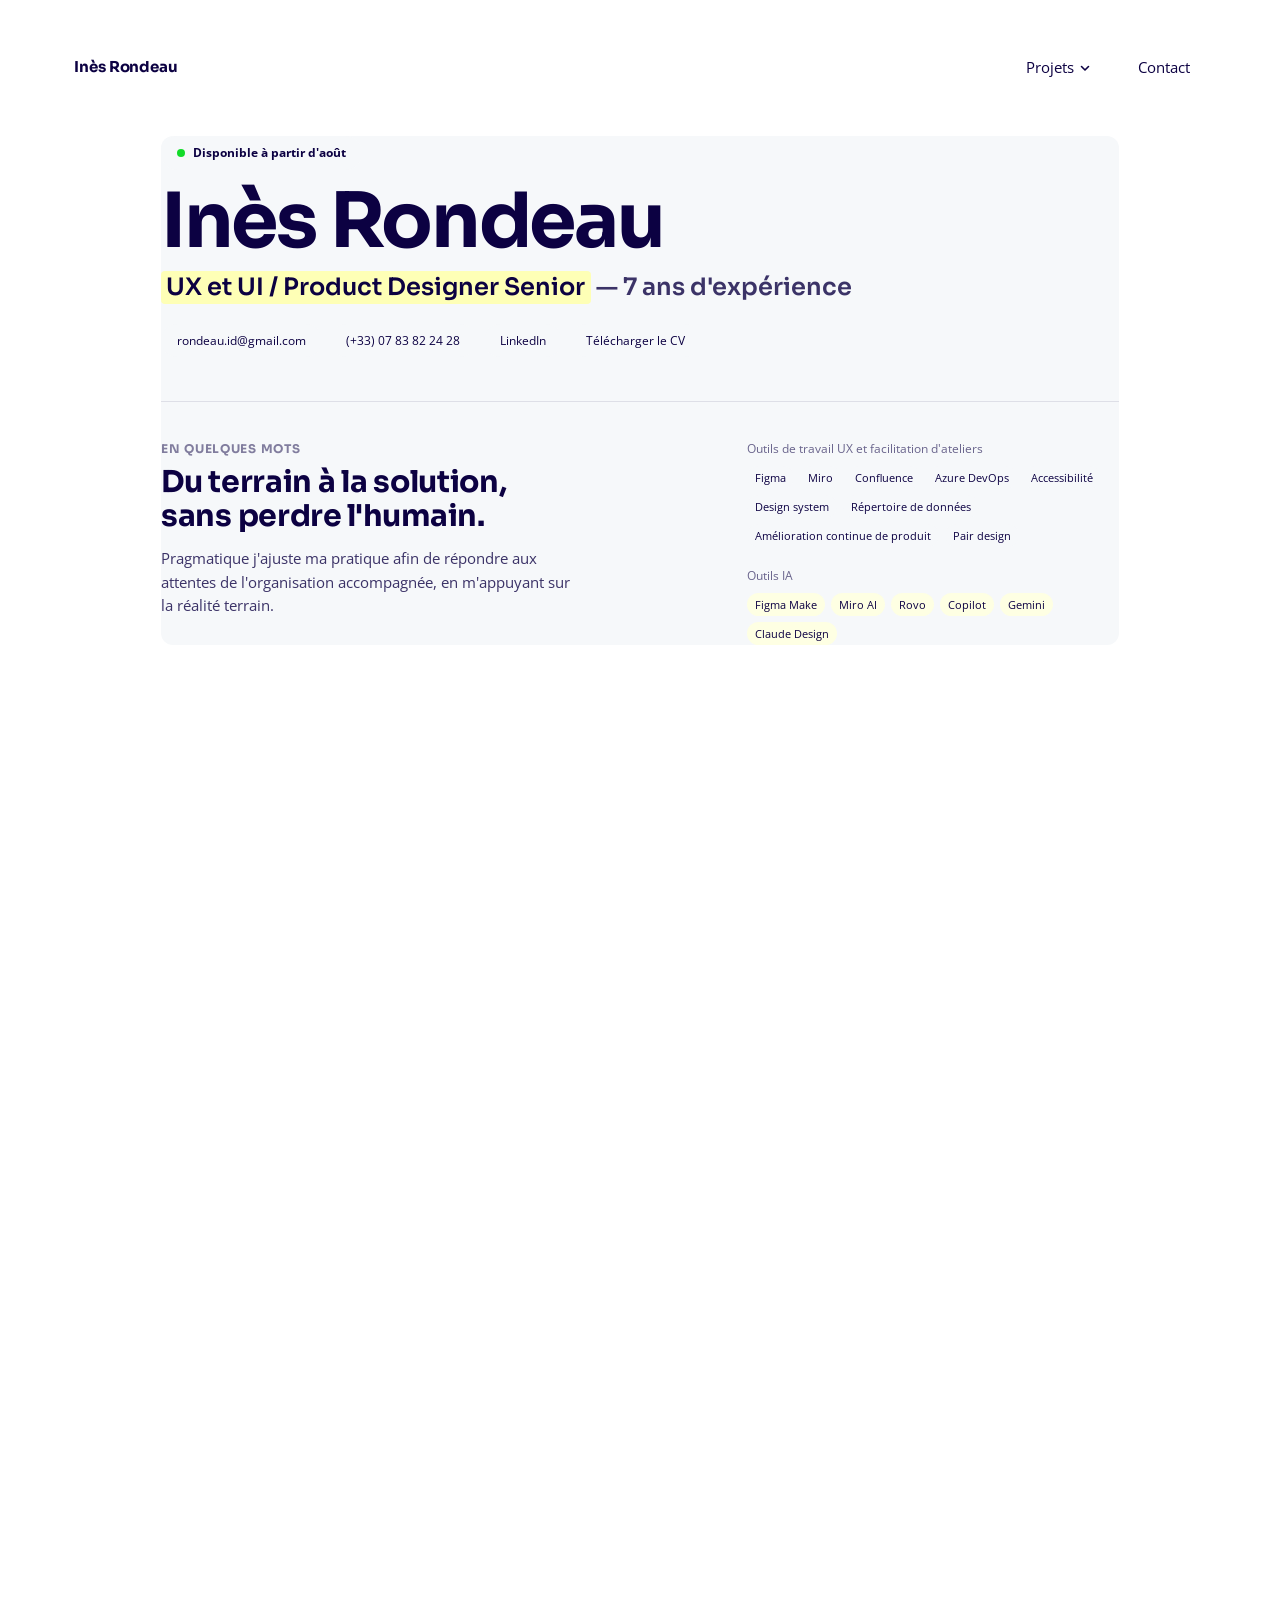
==== commit 878b6c1d: "V7" ====
--- a/index.html
+++ b/index.html
@@ -8,7 +8,7 @@
   <link rel="stylesheet" href="styles.css">
   <script defer src="reveal.js"></script>
 </head>
-<body>
+<body data-screen-label="01 Home">
 
   <header class="page">
     <nav class="nav" aria-label="Principale">
@@ -32,19 +32,19 @@
   </header>
 
   <main>
-    <!-- PROFIL (bloc gris #F6F8FA) -->
-    <section class="profile-block" aria-labelledby="hero-title">
+    <!-- PROFIL -->
+    <section class="profile-block" aria-labelledby="hero-title" style="margin: 32px 161px 0px; padding: 0px">
       <div class="profile-block__head">
         <div class="profile-block__title">
-          <span class="pill-status">Disponible à partir d'août</span>
+          <span class="pill-status" style="background-color: rgb(246, 248, 250)">Disponible à partir d'août</span>
           <h1 id="hero-title" class="profile-block__name">Inès Rondeau</h1>
           <p class="profile-block__role"><mark>UX et UI / Product Designer Senior</mark> — 7 ans d'expérience</p>
         </div>
         <div class="hero-home__links" role="list">
-          <a class="chip" href="mailto:rondeau.id@gmail.com" role="listitem">rondeau.id@gmail.com</a>
-          <a class="chip" href="tel:+33783822428" role="listitem">(+33) 07 83 82 24 28</a>
-          <a class="chip" href="https://www.linkedin.com/in/in%C3%A8s-rondeau-173500bb/" target="_blank" rel="noopener" role="listitem">LinkedIn</a>
-          <a class="chip" href="cv-ines-rondeau.html" role="listitem">Télécharger le CV</a>
+          <a class="chip" href="mailto:rondeau.id@gmail.com" role="listitem" style="background-color: rgb(246, 248, 250)">rondeau.id@gmail.com</a>
+          <a class="chip" href="tel:+33783822428" role="listitem" style="background-color: rgb(246, 248, 250)">(+33) 07 83 82 24 28</a>
+          <a class="chip" href="https://www.linkedin.com/in/in%C3%A8s-rondeau-173500bb/" target="_blank" rel="noopener" role="listitem" style="background-color: rgb(246, 248, 250)">LinkedIn</a>
+          <a class="chip" href="cv-ines-rondeau.html" role="listitem" style="background-color: rgb(246, 248, 250)">Télécharger le CV</a>
         </div>
       </div>
 
@@ -60,15 +60,15 @@
 
           <div class="intro__meta-label">Outils de travail UX et facilitation d'ateliers</div>
           <div class="tag-row">
-            <span class="tag">Figma</span>
-            <span class="tag">Miro</span>
-            <span class="tag">Confluence</span>
-            <span class="tag">Azure DevOps</span>
-            <span class="tag">Accessibilité</span>
-            <span class="tag">Design system</span>
-            <span class="tag">Répertoire de données</span>
-            <span class="tag">Amélioration continue de produit</span>
-            <span class="tag">Pair design</span>
+            <span class="tag" style="background-color: rgb(246, 248, 250)">Figma</span>
+            <span class="tag" style="background-color: rgb(246, 248, 250)">Miro</span>
+            <span class="tag" style="background-color: rgb(246, 248, 250)">Confluence</span>
+            <span class="tag" style="background-color: rgb(246, 248, 250)">Azure DevOps</span>
+            <span class="tag" style="background-color: rgb(246, 248, 250)">Accessibilité</span>
+            <span class="tag" style="background-color: rgb(246, 248, 250)">Design system</span>
+            <span class="tag" style="background-color: rgb(246, 248, 250)">Répertoire de données</span>
+            <span class="tag" style="background-color: rgb(246, 248, 250)">Amélioration continue de produit</span>
+            <span class="tag" style="background-color: rgb(246, 248, 250)">Pair design</span>
           </div>
 
           <div class="intro__meta-label">Outils IA</div>
@@ -89,19 +89,19 @@
       <div class="howiwork">
         <div class="howiwork__label">Comment je travaille</div>
         <ul class="howiwork__list">
-          <li class="hw-card">
+          <li class="hw-card" style="background-color: rgb(246, 248, 250)">
             <h3 class="hw-card__title">Équipe</h3>
             <p class="hw-card__text">Autonome ou en binôme selon les projets, toujours au sein d'équipes pluridisciplinaires —Product manager, Product Owner, développeurs, métiers, sponsors.</p>
           </li>
-          <li class="hw-card">
+          <li class="hw-card" style="background-color: rgb(246, 248, 250)">
             <h3 class="hw-card__title">Posture client</h3>
             <p class="hw-card__text">J'adapte ma démarche aux contraintes terrain et aux objectifs business, quelle que soit la complexité du contexte.</p>
           </li>
-          <li class="hw-card">
+          <li class="hw-card" style="background-color: rgb(246, 248, 250)">
             <h3 class="hw-card__title">Animation</h3>
             <p class="hw-card__text">J'anime ou co-anime les ateliers nécessaires à chaque étape du cycle produit : Carte d'expérience, carte d'empathie avec les équipes techniques, produit et métier.</p>
           </li>
-          <li class="hw-card">
+          <li class="hw-card" style="background-color: rgb(246, 248, 250)">
             <h3 class="hw-card__title">Gestion ambiguïté</h3>
             <p class="hw-card__text">Je m'appuie sur des faits réels établis lors de la phase de recherche utilisateur — tests, interviews, mesures d'usage — afin d'argumenter mes prises de position et d'alimenter les arbitrages du Product Owner et des parties prenantes.</p>
           </li>
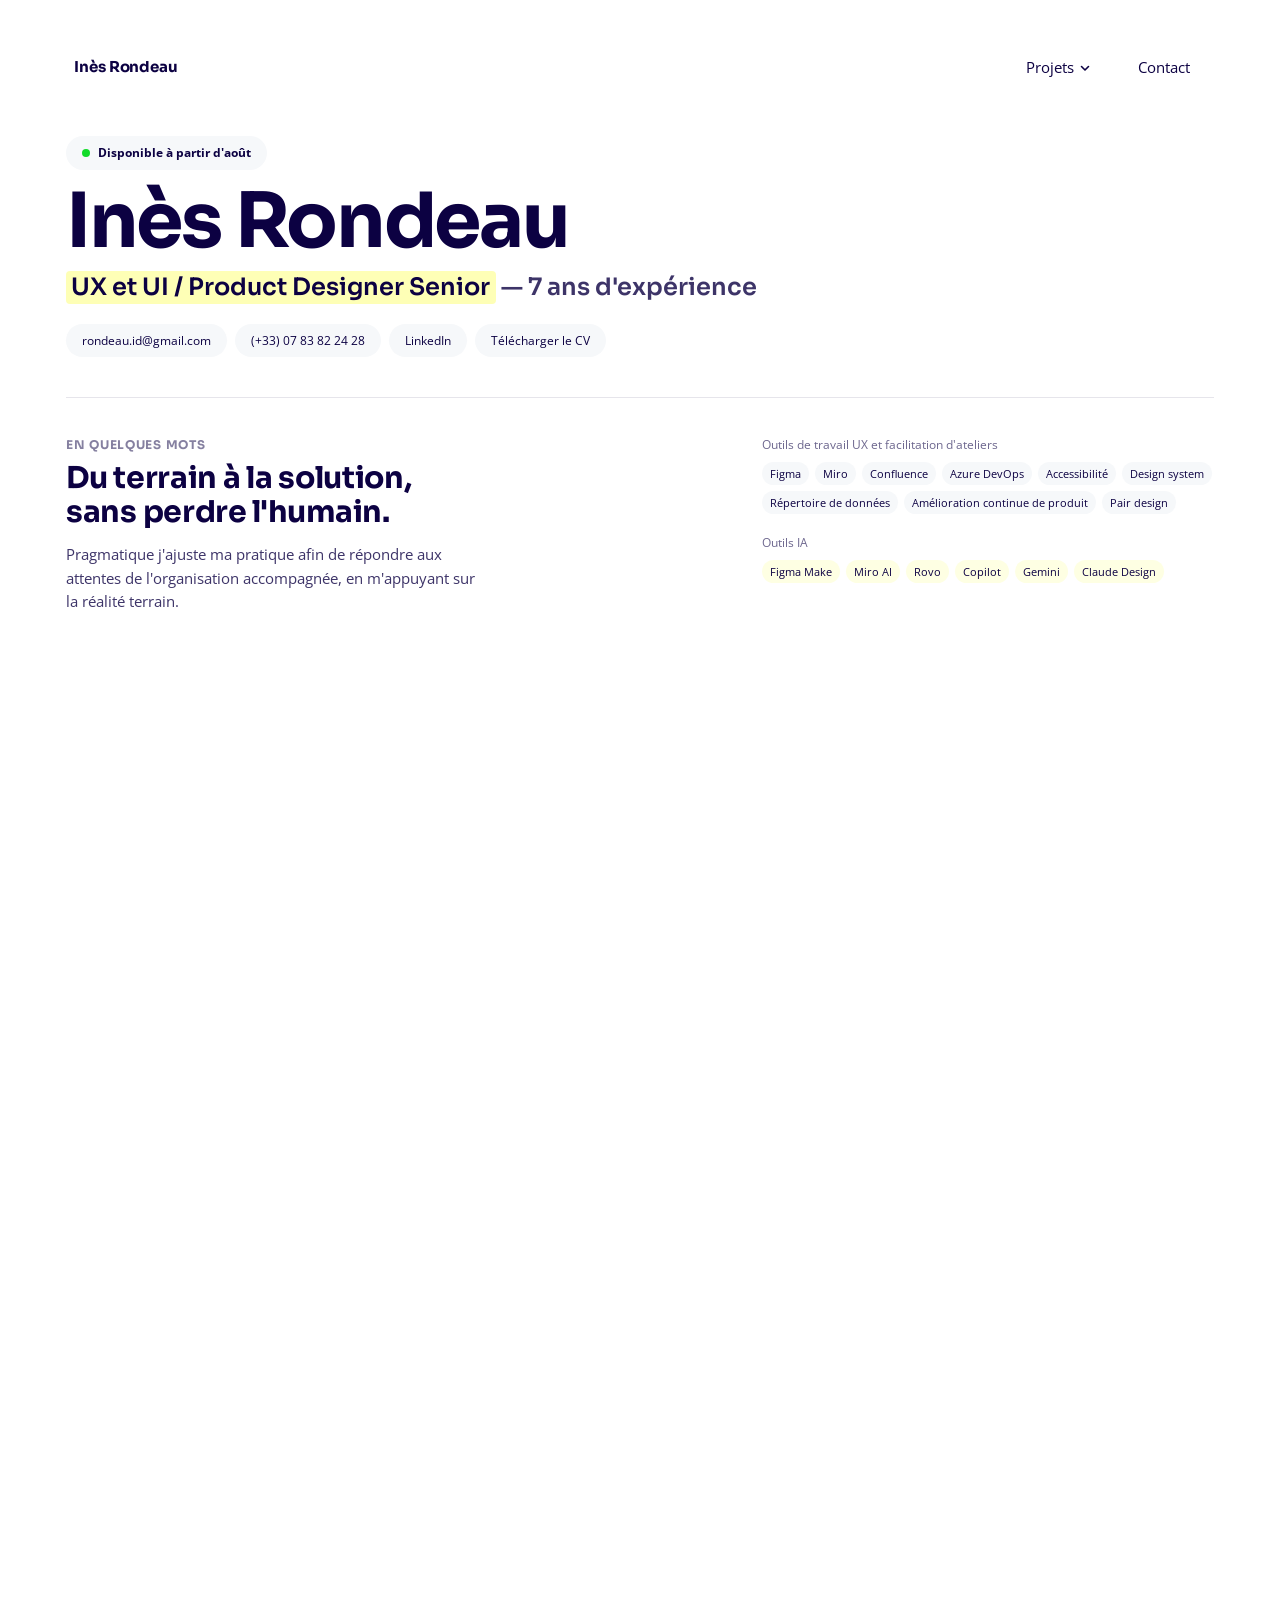
==== commit 61a7da2d: "V9" ====
--- a/index.html
+++ b/index.html
@@ -33,7 +33,7 @@
 
   <main>
     <!-- PROFIL -->
-    <section class="profile-block" aria-labelledby="hero-title" style="margin: 32px 161px 0px; padding: 0px">
+    <section class="profile-block" aria-labelledby="hero-title">
       <div class="profile-block__head">
         <div class="profile-block__title">
           <span class="pill-status" style="background-color: rgb(246, 248, 250)">Disponible à partir d'août</span>
--- a/styles.css
+++ b/styles.css
@@ -124,6 +124,7 @@
 @media (max-width: 880px) {
   .page { padding: 16px 16px 0; }
   .container { padding: 0 16px; }
+  .profile-block { padding: 0 16px; }
 }
 
 /* --- Top navigation --------------------------------------- */
@@ -405,12 +406,11 @@
 .profile-block {
   max-width: var(--container-w);
   margin: 32px auto 0;
-  padding: clamp(36px, 5vw, 72px);
-  background: #F6F8FA;
-  border-radius: var(--radius-lg);
+  padding: 0 24px;
+  background: transparent;
   display: flex;
   flex-direction: column;
-  gap: clamp(32px, 4vw, 44px);
+  gap: clamp(28px, 3.5vw, 40px);
   text-align: left;
 }
 .profile-block__head {
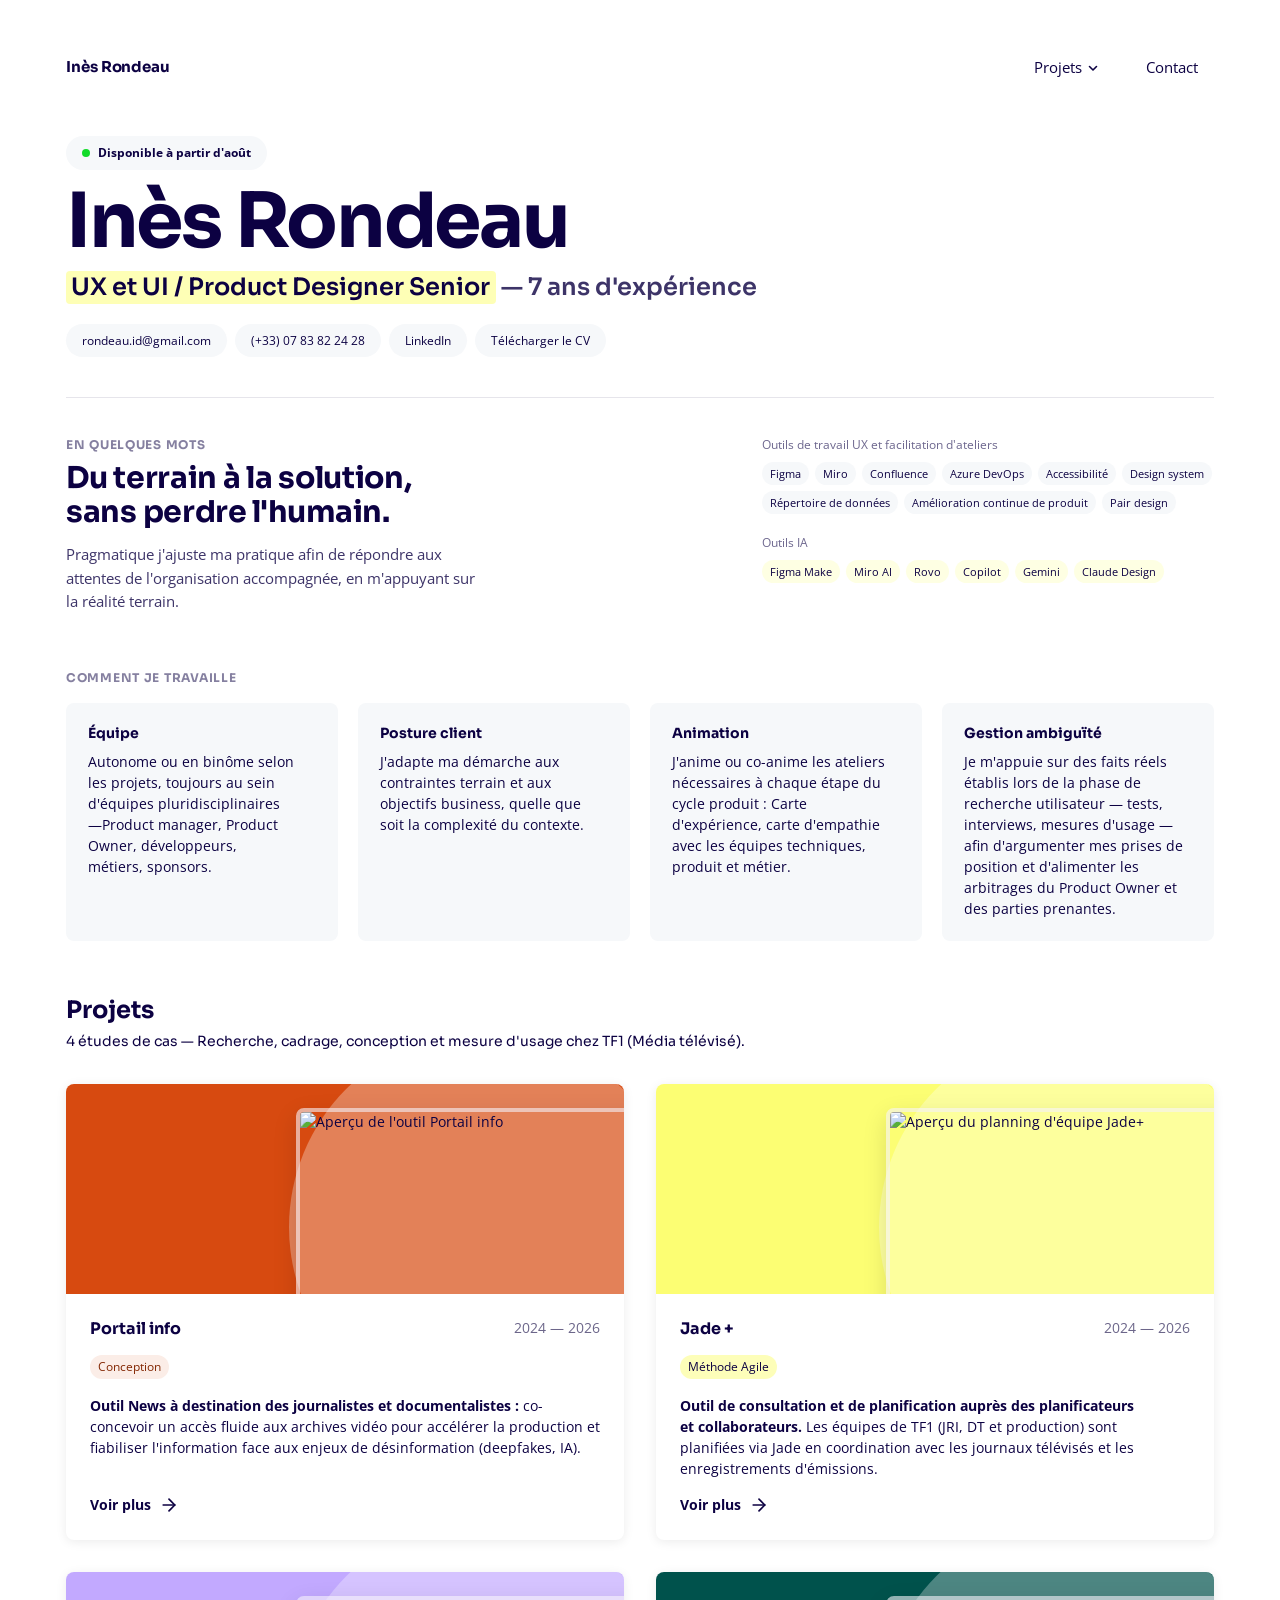
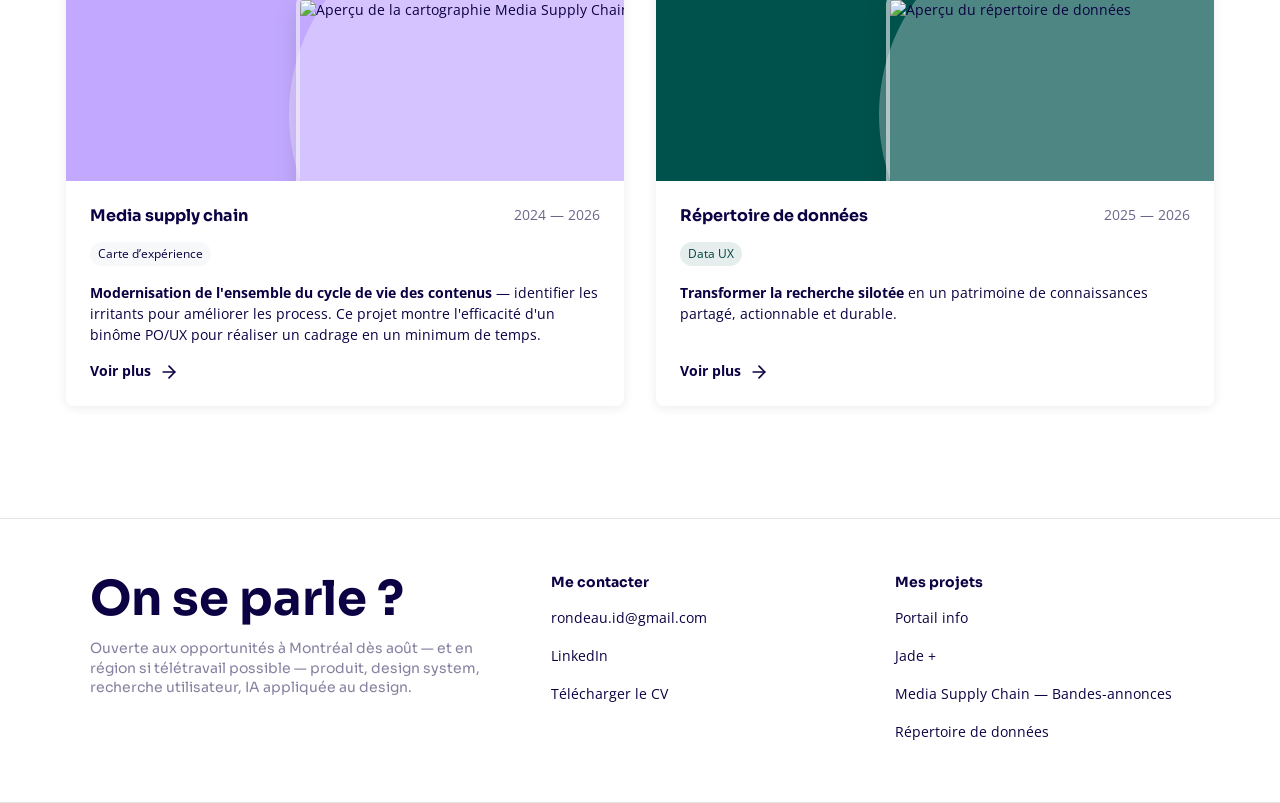
==== commit 5ba60417: "V10" ====
--- a/index.html
+++ b/index.html
@@ -13,6 +13,9 @@
   <header class="page">
     <nav class="nav" aria-label="Principale">
       <a href="index.html" class="nav__brand">Inès Rondeau</a>
+      <button type="button" class="nav__toggle" aria-label="Ouvrir le menu" aria-expanded="false">
+        <span></span><span></span><span></span>
+      </button>
       <div class="nav__links">
         <span class="nav__group">
           <button type="button" class="nav__trigger" aria-haspopup="true" aria-expanded="false">
--- a/styles.css
+++ b/styles.css
@@ -118,7 +118,7 @@
 }
 
 .page {
-  padding: 32px 42px 0;
+  padding: 32px 0 0;
 }
 
 @media (max-width: 880px) {
@@ -132,7 +132,7 @@
   display: flex;
   justify-content: space-between;
   align-items: center;
-  padding: 18px 32px;
+  padding: 18px 24px;
   max-width: var(--container-w);
   margin: 0 auto;
 }
@@ -146,6 +146,36 @@
   transition: opacity .15s ease;
 }
 .nav__brand:hover { opacity: 0.65; }
+
+/* Hamburger toggle — hidden on desktop, revealed on mobile */
+.nav__toggle {
+  display: none;
+  flex-direction: column;
+  justify-content: center;
+  align-items: center;
+  gap: 5px;
+  width: 42px;
+  height: 42px;
+  margin: -8px;
+  padding: 0;
+  background: transparent;
+  border: 0;
+  border-radius: 12px;
+  cursor: pointer;
+  transition: background .15s ease;
+}
+.nav__toggle:hover { background: var(--bg-soft); }
+.nav__toggle span {
+  display: block;
+  width: 20px;
+  height: 2px;
+  border-radius: 2px;
+  background: var(--ink);
+  transition: transform .28s cubic-bezier(.16,.84,.3,1), opacity .2s ease;
+}
+.nav.is-open .nav__toggle span:nth-child(1) { transform: translateY(7px) rotate(45deg); }
+.nav.is-open .nav__toggle span:nth-child(2) { opacity: 0; }
+.nav.is-open .nav__toggle span:nth-child(3) { transform: translateY(-7px) rotate(-45deg); }
 
 .nav__links {
   display: flex;
@@ -320,6 +350,89 @@
   background: var(--white);
   border-top: 1px solid var(--border);
   border-left: 1px solid var(--border);
+}
+
+/* --- Mobile navigation (hamburger) ------------------------ */
+@media (max-width: 640px) {
+  .nav {
+    position: relative;
+    padding: 14px 16px;
+  }
+  .nav__toggle { display: flex; }
+
+  .nav__links {
+    position: absolute;
+    top: 100%;
+    left: 0;
+    right: 0;
+    flex-direction: column;
+    align-items: stretch;
+    gap: 2px;
+    padding: 8px 12px 16px;
+    background: rgba(255, 255, 255, 0.97);
+    -webkit-backdrop-filter: saturate(180%) blur(14px);
+    backdrop-filter: saturate(180%) blur(14px);
+    border-bottom: 1px solid rgba(12, 1, 66, 0.06);
+    box-shadow: 0 20px 40px rgba(12, 1, 66, 0.10);
+    opacity: 0;
+    visibility: hidden;
+    transform: translateY(-8px);
+    transition: opacity .2s ease, transform .28s cubic-bezier(.16,.84,.3,1), visibility .2s ease;
+  }
+  .nav.is-open .nav__links {
+    opacity: 1;
+    visibility: visible;
+    transform: translateY(0);
+  }
+
+  .nav__links > a,
+  .nav__home {
+    width: 100%;
+    justify-content: flex-start;
+    padding: 13px 14px;
+    border-radius: 10px;
+    font-size: 16px;
+  }
+
+  /* Projets group flattens to an inline, labelled list */
+  .nav__group { display: block; width: 100%; }
+  .nav__trigger {
+    width: 100%;
+    pointer-events: none;
+    padding: 14px 14px 6px;
+    font-size: 12px;
+    font-weight: 700;
+    letter-spacing: 0.06em;
+    text-transform: uppercase;
+    color: var(--ink-50);
+    background: transparent !important;
+  }
+  .nav__trigger .caret { display: none; }
+
+  .nav__dropdown {
+    position: static;
+    transform: none;
+    min-width: 0;
+    opacity: 1;
+    visibility: visible;
+    pointer-events: auto;
+    background: transparent;
+    border: 0;
+    box-shadow: none;
+    padding: 0;
+  }
+  .nav__dropdown::before,
+  .nav__dropdown::after { display: none; }
+
+  /* Neutralise the desktop hover/focus transform (higher specificity)
+     so tapping inside the group doesn't shift the flattened list off-screen. */
+  .nav__group:hover .nav__dropdown,
+  .nav__group:focus-within .nav__dropdown,
+  .nav__dropdown:hover {
+    transform: none;
+  }
+  .nav__dropdown a { padding: 12px 14px; font-size: 16px; border-radius: 10px; }
+  .nav__dropdown a:hover { padding-left: 14px; }
 }
 
 /* --- Hero (home) ------------------------------------------ */
@@ -518,7 +631,7 @@
 .howiwork-section {
   max-width: var(--container-w);
   margin: 56px auto 0;
-  padding: 0;
+  padding: 0 24px;
 }
 .howiwork {
   margin: 0;
@@ -649,7 +762,7 @@
 .projects {
   max-width: var(--container-w);
   margin: 56px auto 0;
-  padding: 0 0 48px;
+  padding: 0 24px 48px;
 }
 @media (max-width: 880px) {
   .howiwork-section,
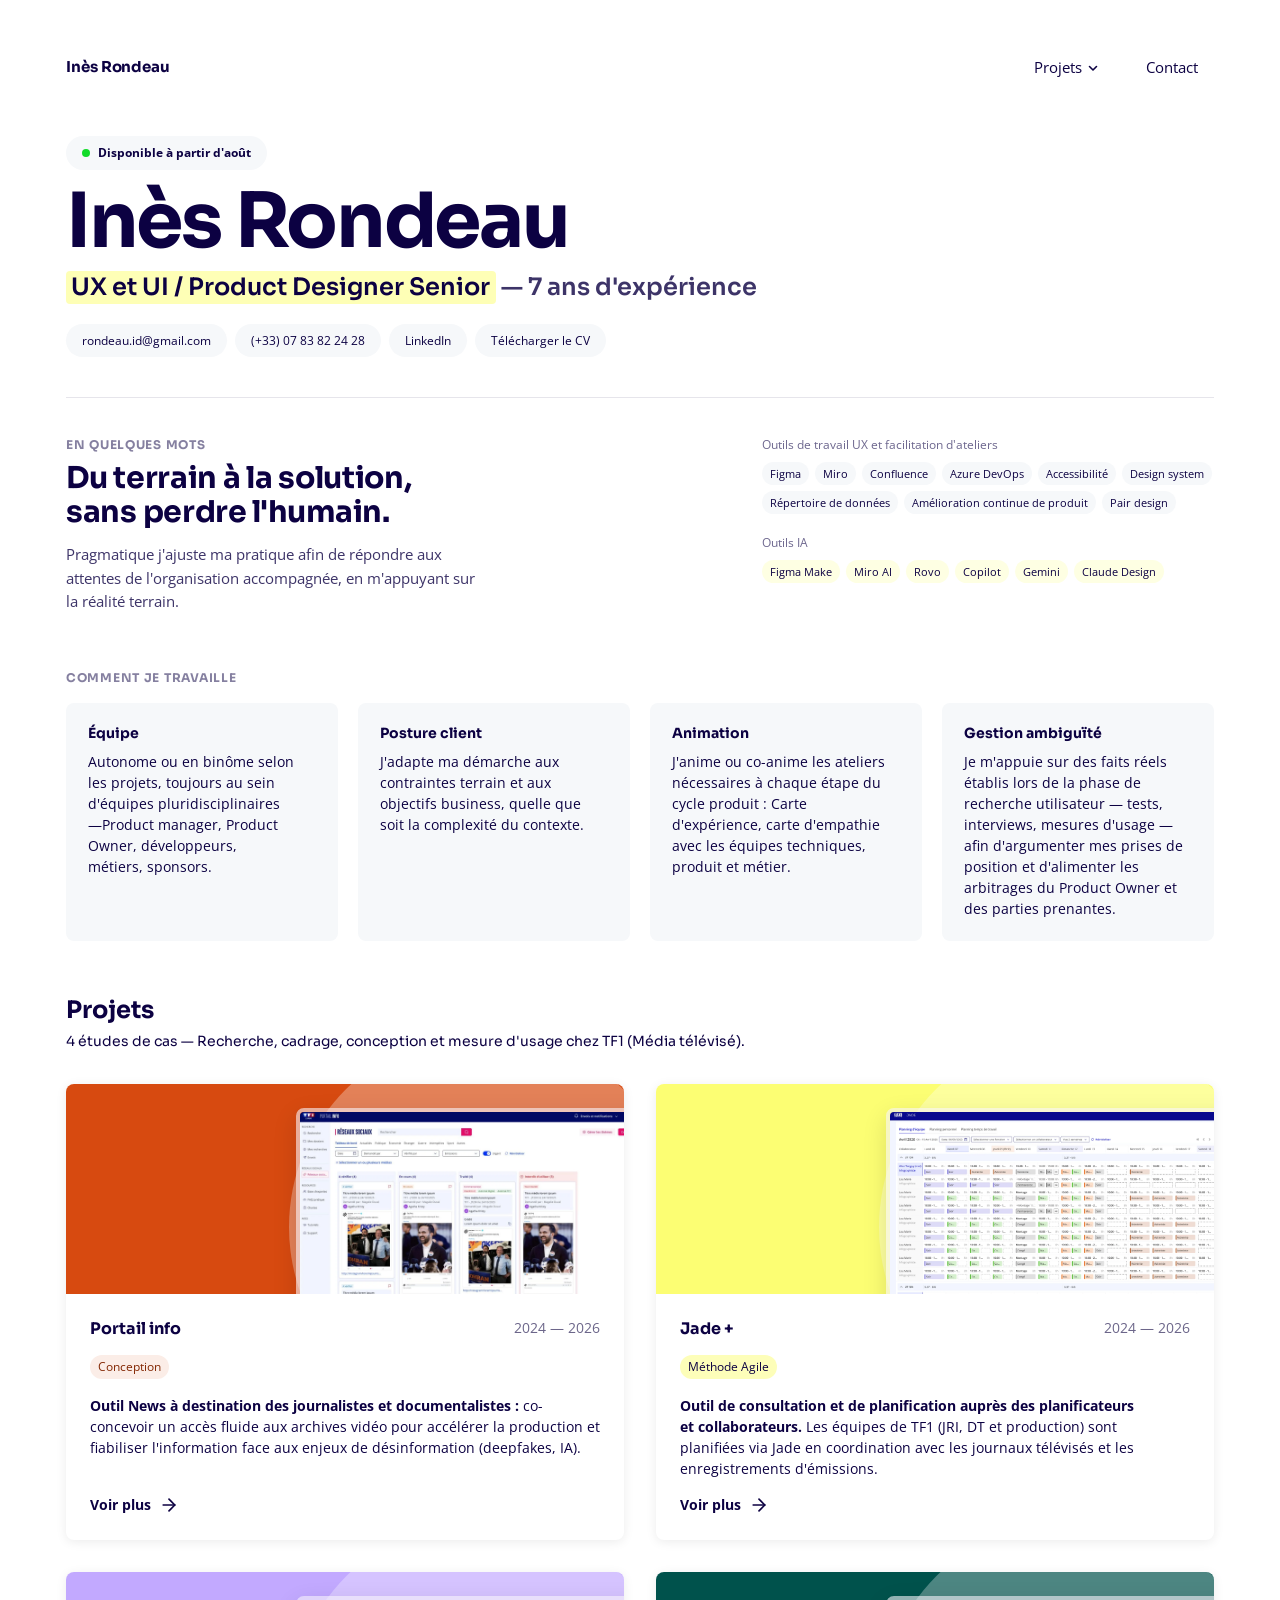
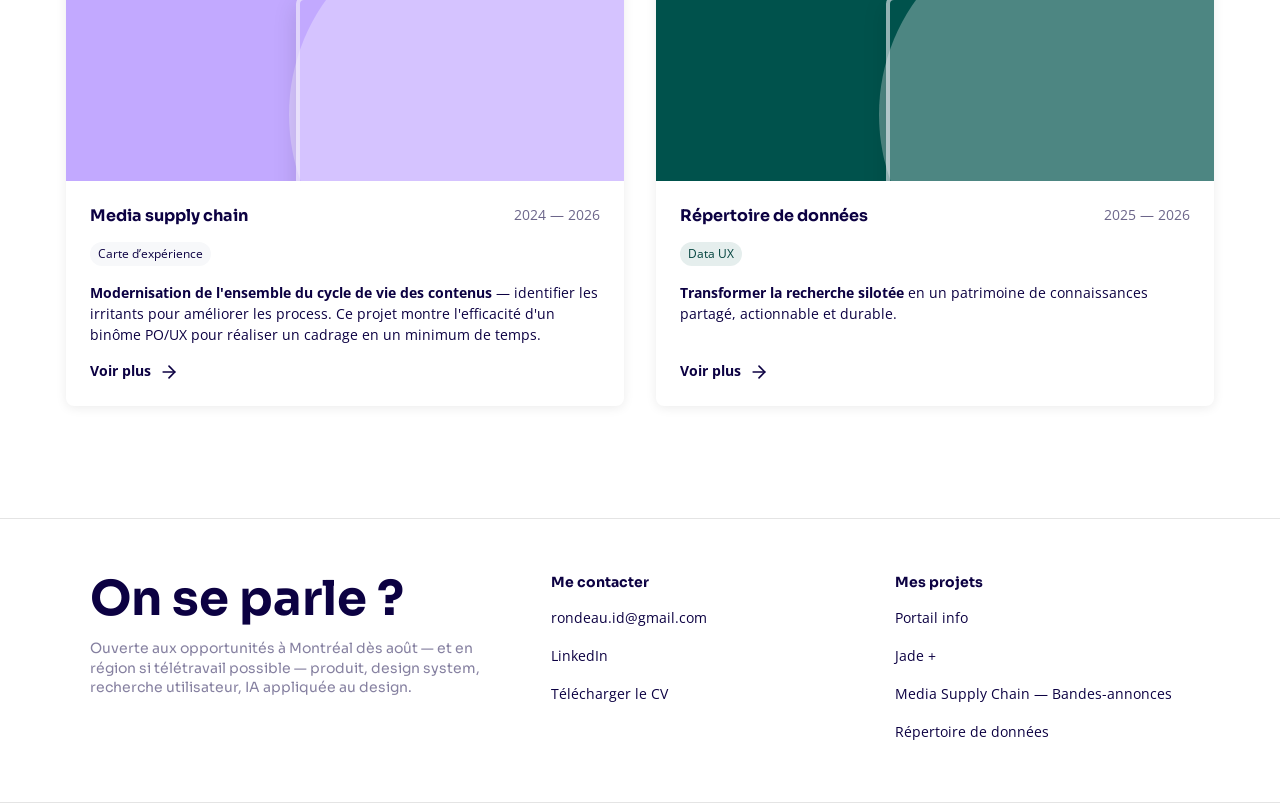
==== commit aa56bf92: "V11" ====
--- a/index.html
+++ b/index.html
@@ -8,7 +8,7 @@
   <link rel="stylesheet" href="styles.css">
   <script defer src="reveal.js"></script>
 </head>
-<body data-screen-label="01 Home">
+<body>
 
   <header class="page">
     <nav class="nav" aria-label="Principale">
@@ -122,7 +122,7 @@
       <div class="cards reveal-stagger">
         <a class="card" href="projet-1-portail-info.html">
           <div class="card__media" style="background: var(--orange);">
-            <img src="assets/portail-info-hero.jpg" alt="Aperçu de l'outil Portail info">
+            <img loading="lazy" decoding="async" src="assets/portail-info-hero.webp" alt="Aperçu de l'outil Portail info">
           </div>
           <div class="card__body">
             <div class="card__title-row">
@@ -144,7 +144,7 @@
 
         <a class="card" href="projet-2-jade.html">
           <div class="card__media" style="background: var(--yellow);">
-            <img src="assets/jade-hero-new.png" alt="Aperçu du planning d'équipe Jade+">
+            <img loading="lazy" decoding="async" src="assets/jade-hero-new.webp" alt="Aperçu du planning d'équipe Jade+">
           </div>
           <div class="card__body">
             <div class="card__title-row">
@@ -166,7 +166,7 @@
 
         <a class="card" href="projet-3-msc.html">
           <div class="card__media" style="background: var(--purple);">
-            <img src="assets/msc-hero.png" alt="Aperçu de la cartographie Media Supply Chain">
+            <img loading="lazy" decoding="async" src="assets/msc-hero.webp" alt="Aperçu de la cartographie Media Supply Chain">
           </div>
           <div class="card__body">
             <div class="card__title-row">
@@ -188,7 +188,7 @@
 
         <a class="card" href="projet-4-repertoire-donnees.html">
           <div class="card__media" style="background: var(--green);">
-            <img src="assets/repository-hero-new.png" alt="Aperçu du répertoire de données">
+            <img loading="lazy" decoding="async" src="assets/repository-hero-new.webp" alt="Aperçu du répertoire de données">
           </div>
           <div class="card__body">
             <div class="card__title-row">
--- a/styles.css
+++ b/styles.css
@@ -164,7 +164,9 @@
   cursor: pointer;
   transition: background .15s ease;
 }
-.nav__toggle:hover { background: var(--bg-soft); }
+@media (hover: hover) {
+  .nav__toggle:hover { background: var(--bg-soft); }
+}
 .nav__toggle span {
   display: block;
   width: 20px;
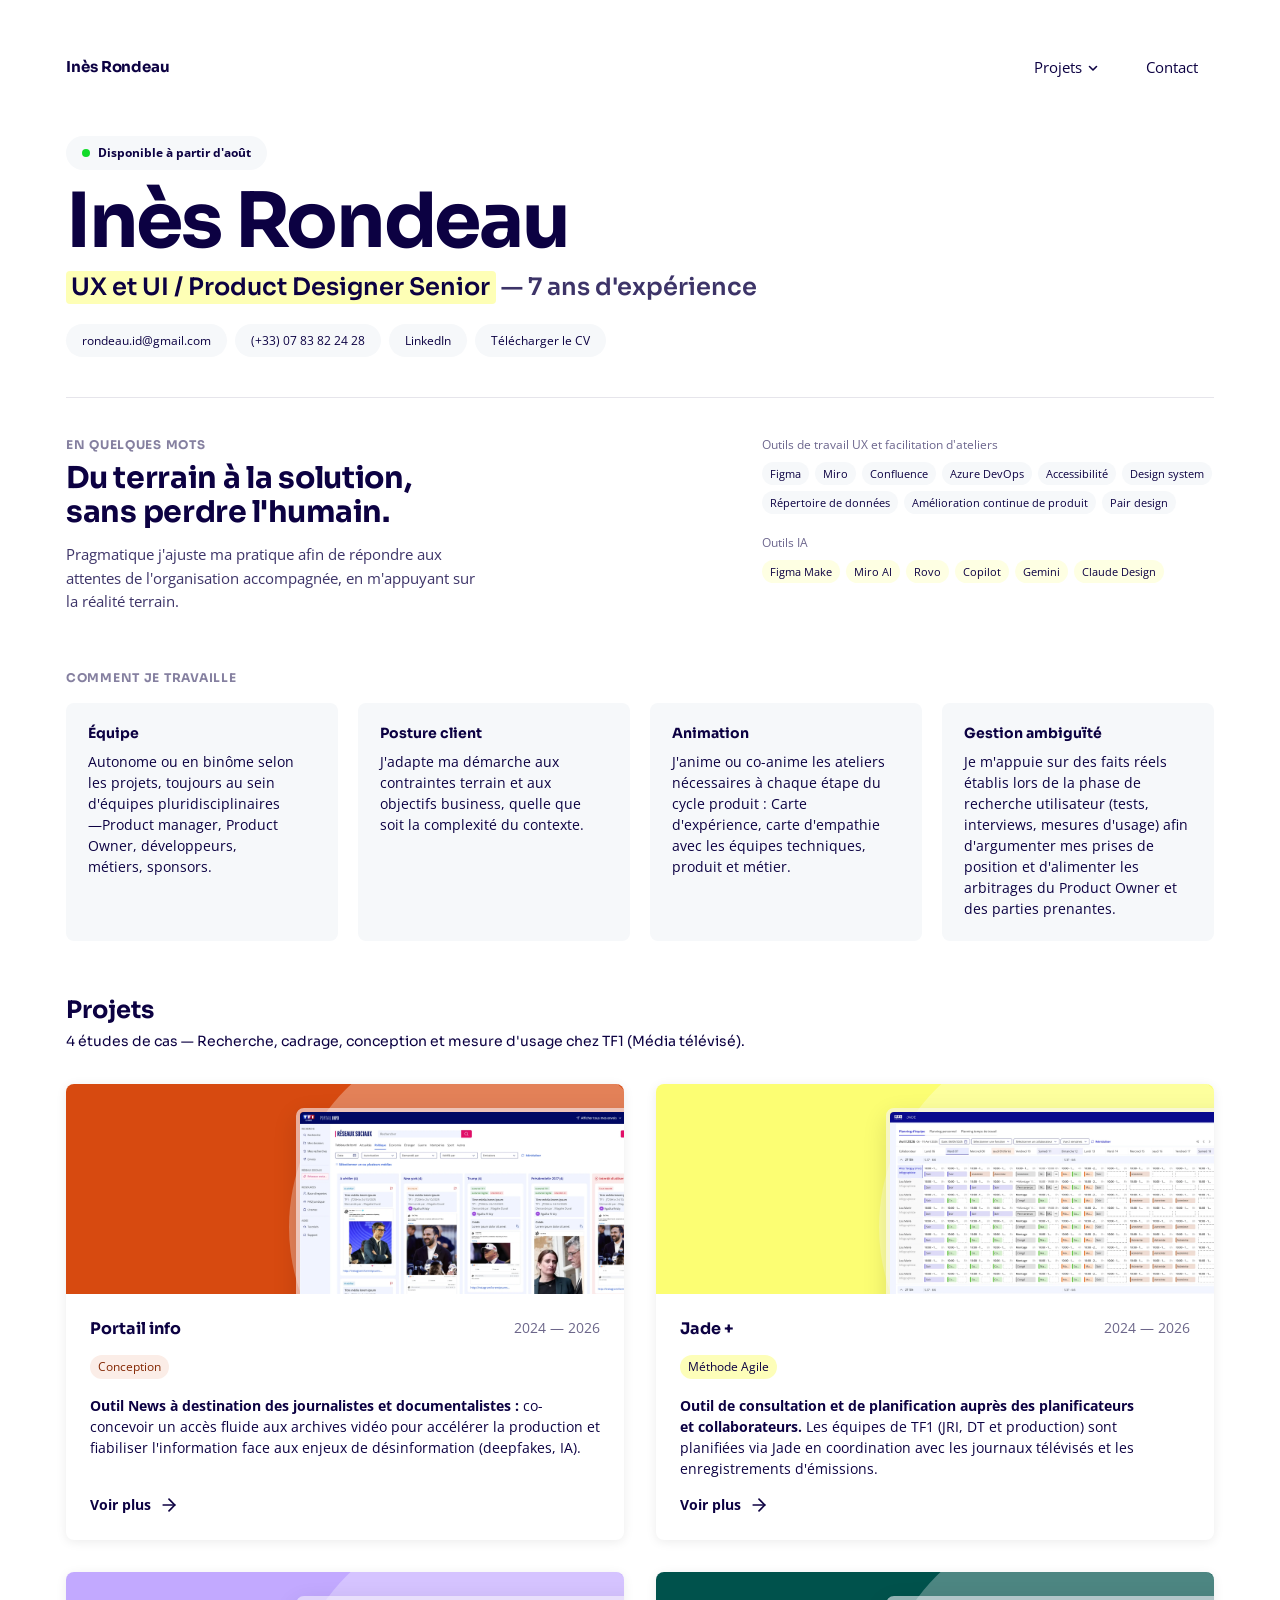
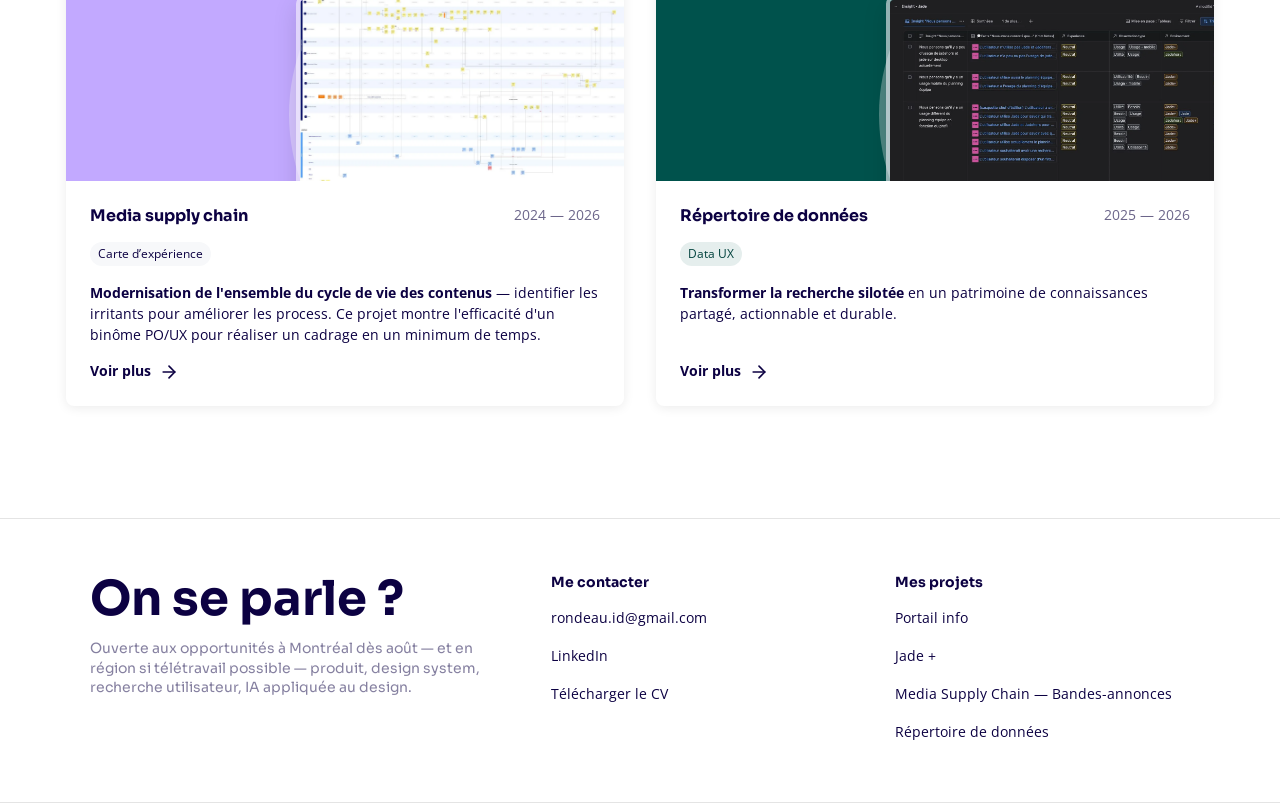
==== commit e2602c0d: "V12" ====
--- a/index.html
+++ b/index.html
@@ -106,7 +106,7 @@
           </li>
           <li class="hw-card" style="background-color: rgb(246, 248, 250)">
             <h3 class="hw-card__title">Gestion ambiguïté</h3>
-            <p class="hw-card__text">Je m'appuie sur des faits réels établis lors de la phase de recherche utilisateur — tests, interviews, mesures d'usage — afin d'argumenter mes prises de position et d'alimenter les arbitrages du Product Owner et des parties prenantes.</p>
+            <p class="hw-card__text">Je m'appuie sur des faits réels établis lors de la phase de recherche utilisateur (tests, interviews, mesures d'usage) afin d'argumenter mes prises de position et d'alimenter les arbitrages du Product Owner et des parties prenantes.</p>
           </li>
         </ul>
       </div>
--- a/styles.css
+++ b/styles.css
@@ -843,6 +843,13 @@
   object-position: left center;
 }
 
+/* Jade + : la capture est plus haute que le cadre — ancrer en haut pour
+   ne pas couper le header de l'app. */
+.card[href="projet-2-jade.html"] .card__media img,
+.card[href="projet-1-portail-info.html"] .card__media img {
+  object-position: left top;
+}
+
 .card__body {
   padding: 24px;
   display: flex;
@@ -1400,6 +1407,211 @@
   height: auto;
   object-fit: contain;
   background: var(--bg-card);
+}
+
+/* =========================================================
+   Parcours slider — interactive 5-step user journey carousel.
+   A scroll-snap track (native overflow-x on any width) with prev/next
+   arrows, progress dots, a peek of the neighbouring screens, and a
+   discreet auto-advance that pauses on interaction. Screens use a
+   pronounced rounded-2xl frame per the brief.
+   ========================================================= */
+.parcours-slider { position: relative; }
+
+/* Screen-reader-only utility (used by the slider's live region). */
+.visually-hidden {
+  position: absolute !important;
+  width: 1px; height: 1px;
+  padding: 0; margin: -1px;
+  overflow: hidden;
+  clip: rect(0, 0, 0, 0);
+  white-space: nowrap;
+  border: 0;
+}
+
+.parcours-slider__head {
+  display: flex;
+  align-items: baseline;
+  justify-content: space-between;
+  gap: 16px;
+  flex-wrap: wrap;
+  margin-bottom: 20px;
+}
+.parcours-slider__title {
+  font-family: var(--font-display);
+  font-weight: 600;
+  font-size: 24px;
+  line-height: 1.25;
+  color: #0C0142;
+  margin: 0;
+  max-width: 46ch;
+}
+.parcours-slider__counter {
+  font-family: var(--font-display);
+  font-weight: 700;
+  font-size: 13px;
+  color: var(--ink-50);
+  white-space: nowrap;
+  font-variant-numeric: tabular-nums;
+}
+.parcours-slider__counter b { color: var(--pink); }
+
+/* Viewport masks the peek edges softly so screens fade in from the sides. */
+.parcours-viewport { position: relative; }
+
+.parcours-track {
+  display: flex;
+  gap: 28px;
+  overflow-x: auto;
+  scroll-snap-type: x mandatory;
+  scroll-behavior: smooth;
+  scroll-padding-inline: 0;
+  padding: 8px 4px 20px;
+  /* hide scrollbar — navigation is via arrows/dots */
+  scrollbar-width: none;
+  -ms-overflow-style: none;
+}
+.parcours-track::-webkit-scrollbar { display: none; }
+
+.parcours-slide {
+  flex: 0 0 78%;
+  scroll-snap-align: center;
+  margin: 0;
+  opacity: 0.42;
+  transform: scale(0.95);
+  transition: transform 0.45s cubic-bezier(.16,.84,.3,1);
+}
+.parcours-slide[data-active] { opacity: 1; transform: scale(1); }
+
+.parcours-slide__frame {
+  display: block;
+  border-radius: 8px;
+  overflow: hidden;
+  border: 1px solid var(--border);
+  background: var(--bg-card);
+  box-shadow: none;
+  transition: box-shadow 0.45s cubic-bezier(.16,.84,.3,1);
+}
+.parcours-slide[data-active] .parcours-slide__frame {
+  box-shadow: 0 3px 10px -10px rgba(12,1,66,.18);
+}
+.parcours-slide__frame img {
+  display: block;
+  width: 100%;
+  aspect-ratio: 16 / 9;
+  object-fit: cover;
+  object-position: top left;
+  background: var(--bg-card);
+}
+/* Maquettes Jade : captures plein écran affichées à leur ratio natif (16/10.4)
+   pour ne rien rogner — appliqué uniquement à ce slider. */
+.parcours-slider--maquettes .parcours-slide__frame img {
+  aspect-ratio: 1920 / 1248;
+  object-fit: cover;
+  object-position: top left;
+}
+
+.parcours-slide figcaption {
+  margin-top: 16px;
+  font-family: var(--font-display);
+  font-weight: 600;
+  font-size: 14px;
+  color: var(--ink);
+}
+.parcours-slide__step {
+  display: inline-flex;
+  align-items: center;
+  justify-content: center;
+  min-width: 30px;
+  height: 30px;
+  padding: 0 9px;
+  border-radius: 999px;
+  background: var(--ink);
+  color: var(--white);
+  font-size: 12px;
+  font-variant-numeric: tabular-nums;
+  flex: none;
+}
+.parcours-slide[data-active] .parcours-slide__step { background: #0C0142; }
+
+/* Controls row — progress dots, centred (arrows now flank the viewport) */
+.parcours-controls {
+  display: flex;
+  align-items: center;
+  justify-content: center;
+  margin-top: 18px;
+}
+.parcours-arrow {
+  flex: none;
+  width: 46px;
+  height: 46px;
+  border-radius: 999px;
+  border: 1px solid transparent;
+  background: #F6F8FA;
+  color: #0C0142;
+  display: inline-flex;
+  align-items: center;
+  justify-content: center;
+  cursor: pointer;
+  transition: background 0.2s ease, color 0.2s ease,
+              border-color 0.2s ease, transform 0.2s ease;
+}
+.parcours-arrow svg { width: 20px; height: 20px; }
+.parcours-arrow:hover { background: #0C0142; color: var(--white); border-color: #0C0142; }
+.parcours-arrow:active { transform: scale(0.94); }
+.parcours-arrow:focus-visible { outline: 2px solid #0C0142; outline-offset: 2px; }
+
+/* Flanking arrows — pinned to the slider edges, vertically centred over
+   the active screen. Sit above the screens with a clear hit target. */
+.parcours-arrow--prev,
+.parcours-arrow--next {
+  position: absolute;
+  top: 8px;
+  bottom: 55px;
+  margin-block: auto;
+  z-index: 3;
+  box-shadow: 0 6px 18px -8px rgba(12,1,66,.35);
+}
+.parcours-arrow--prev { left: 0; }
+.parcours-arrow--next { right: 0; }
+
+.parcours-dots {
+  display: flex;
+  align-items: center;
+  gap: 9px;
+  margin: 0;
+}
+.parcours-dot {
+  width: 9px;
+  height: 9px;
+  padding: 0;
+  border: 0;
+  border-radius: 999px;
+  background: var(--ink-10);
+  cursor: pointer;
+  transition: width 0.3s cubic-bezier(.16,.84,.3,1), background 0.3s ease;
+}
+.parcours-dot[aria-current="true"] { width: 28px; background: #0C0142; }
+.parcours-dot:focus-visible { outline: 2px solid #0C0142; outline-offset: 2px; }
+
+.parcours-legend {
+  margin: 18px 0 0;
+  font-size: 12px;
+  color: var(--ink-60);
+}
+
+@media (max-width: 860px) {
+  .parcours-slide { flex-basis: 86%; }
+  .parcours-slide figcaption { font-size: 14px; }
+}
+@media (max-width: 560px) {
+  .parcours-slide { flex-basis: 90%; }
+  .parcours-arrow--prev { left: 0; }
+  .parcours-arrow--next { right: 0; }
+}
+@media (prefers-reduced-motion: reduce) {
+  .parcours-track { scroll-behavior: auto; }
+  .parcours-slide { transition: none; }
 }
 
 /* Parcours variant — 5 sequential screens shown side-by-side as a flow.
@@ -2063,8 +2275,38 @@
 .lightbox__close:hover { background: var(--bg-soft); }
 .lightbox__close:focus-visible { outline: 2px solid var(--ink); outline-offset: 2px; }
 
+/* Prev / next navigation within a gallery group */
+.lightbox__nav {
+  position: fixed;
+  top: 50%;
+  transform: translateY(-50%);
+  width: 52px;
+  height: 52px;
+  border-radius: 999px;
+  border: 1px solid transparent;
+  background: #F6F8FA;
+  color: #0C0142;
+  display: flex;
+  align-items: center;
+  justify-content: center;
+  cursor: pointer;
+  padding: 0;
+  box-shadow: 0 6px 18px -8px rgba(12,1,66,.35);
+  transition: background 0.2s ease, color 0.2s ease, transform 0.12s ease;
+}
+.lightbox__nav svg { width: 24px; height: 24px; }
+.lightbox__nav--prev { left: 24px; }
+.lightbox__nav--next { right: 24px; }
+.lightbox__nav:hover { background: #0C0142; color: #ffffff; }
+.lightbox__nav:active { transform: translateY(-50%) scale(0.94); }
+.lightbox__nav:focus-visible { outline: 2px solid #0C0142; outline-offset: 2px; }
+.lightbox__nav[hidden] { display: none; }
+
 @media (max-width: 600px) {
   .lightbox { padding: 24px; }
   .lightbox__img { max-height: calc(100vh - 110px); }
-}
-
+  .lightbox__nav { width: 44px; height: 44px; }
+  .lightbox__nav--prev { left: 10px; }
+  .lightbox__nav--next { right: 10px; }
+}
+
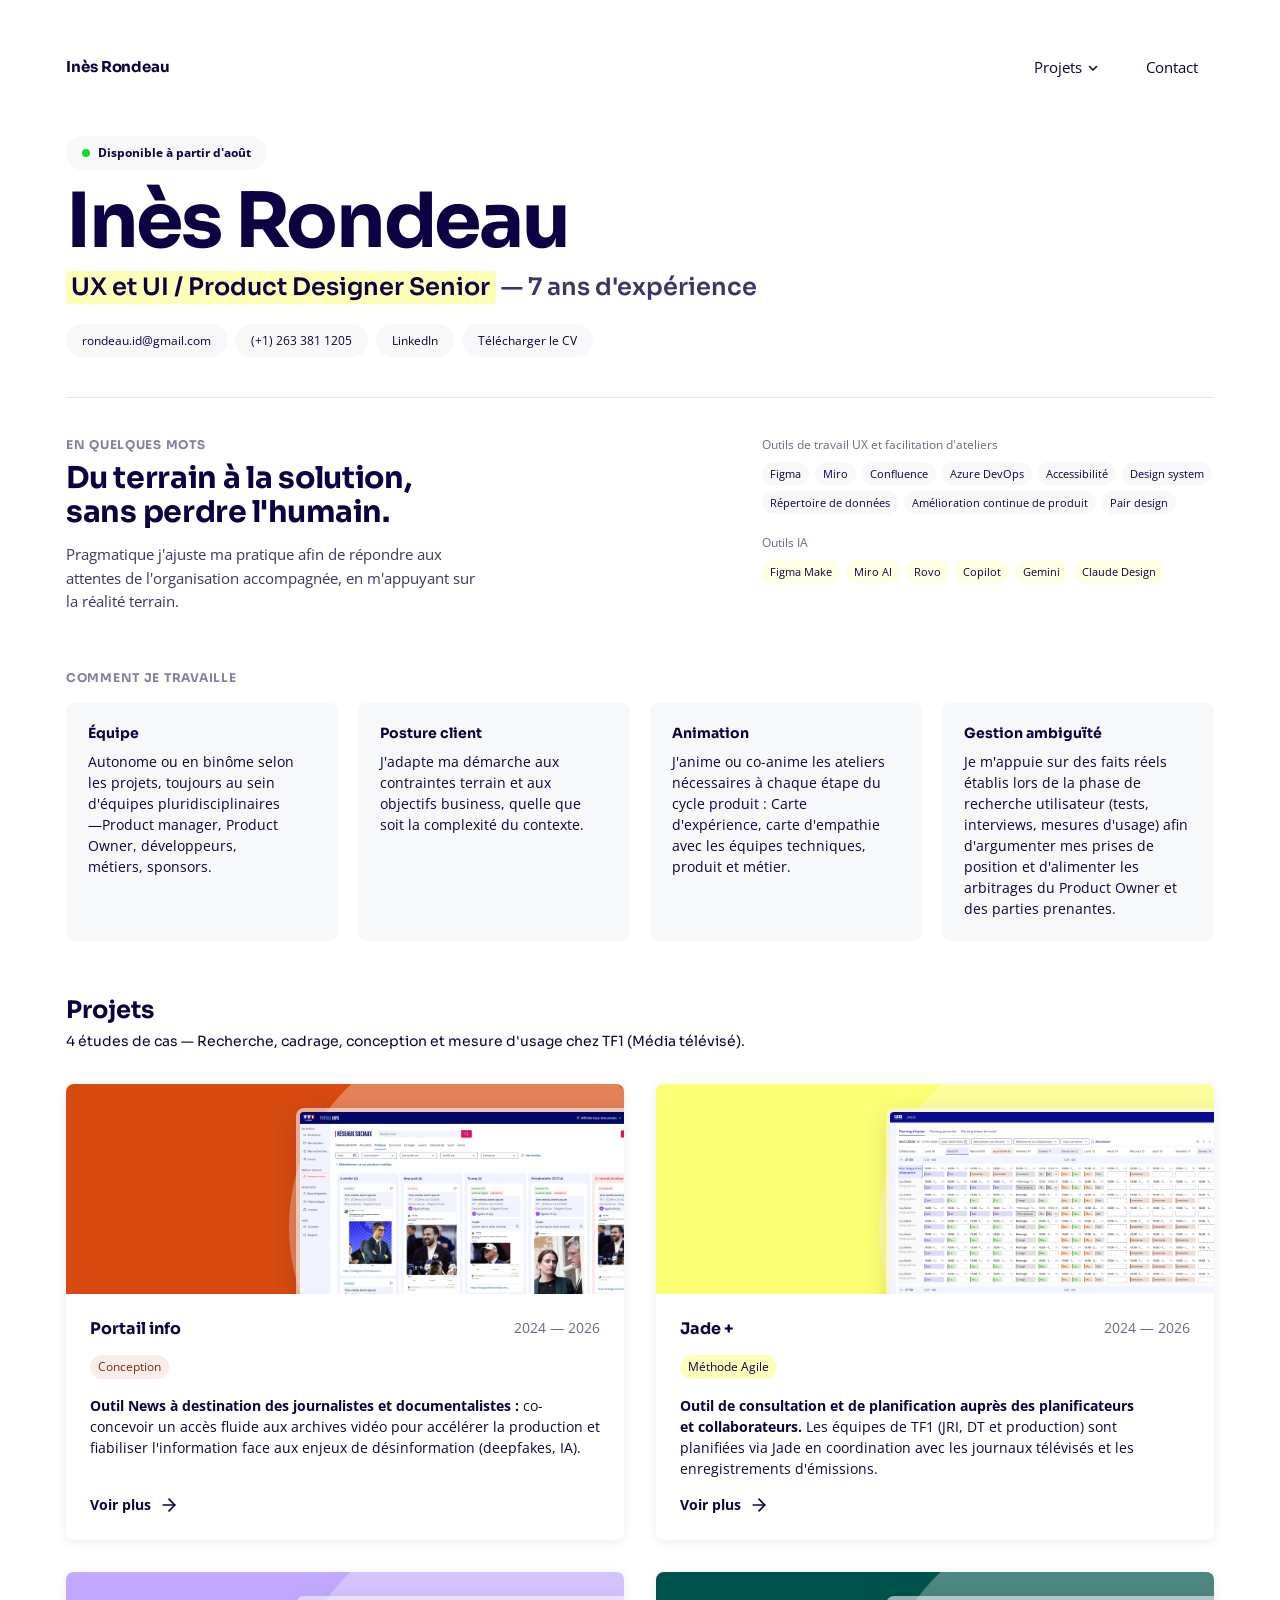
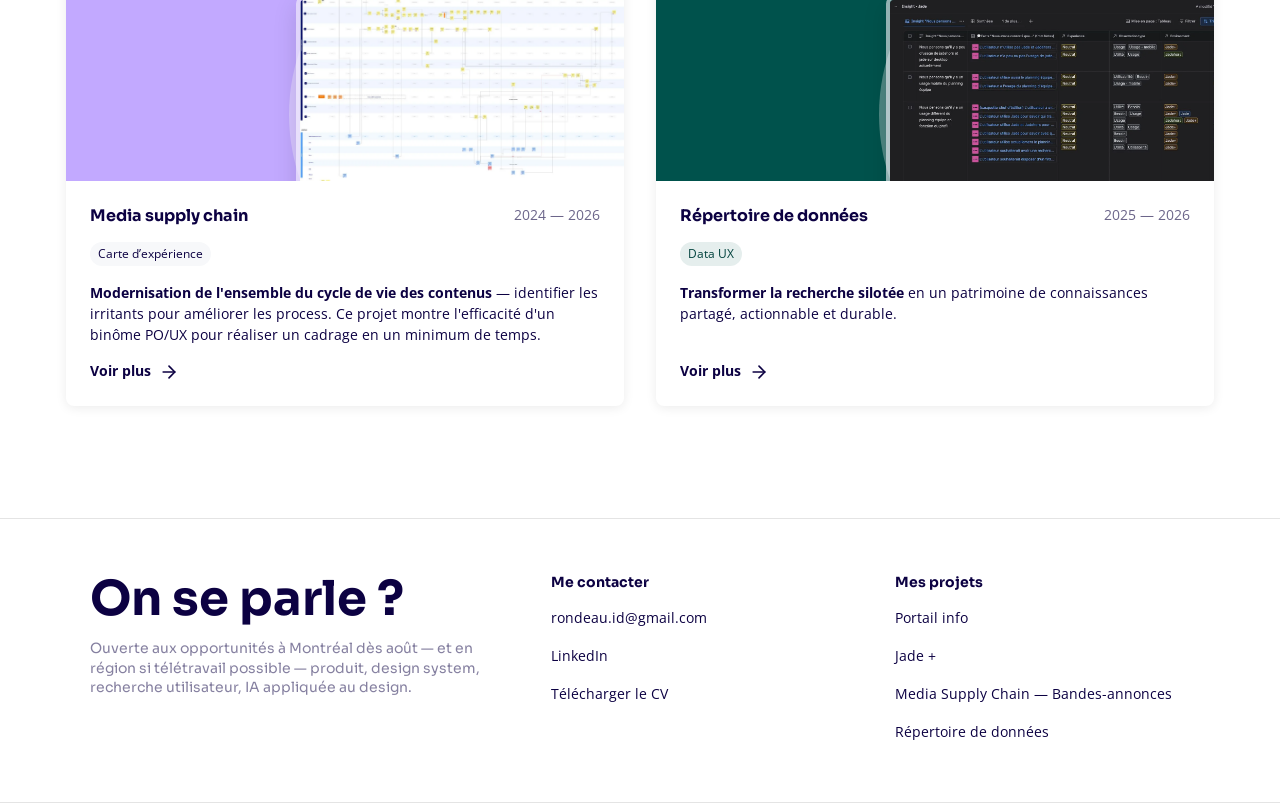
==== commit 692bbdff: "Number" ====
--- a/index.html
+++ b/index.html
@@ -45,7 +45,7 @@
         </div>
         <div class="hero-home__links" role="list">
           <a class="chip" href="mailto:rondeau.id@gmail.com" role="listitem" style="background-color: rgb(246, 248, 250)">rondeau.id@gmail.com</a>
-          <a class="chip" href="tel:+33783822428" role="listitem" style="background-color: rgb(246, 248, 250)">(+33) 07 83 82 24 28</a>
+          <a class="chip" href="tel:+12633811205" role="listitem" style="background-color: rgb(246, 248, 250)">(+1) 263 381 1205</a>
           <a class="chip" href="https://www.linkedin.com/in/in%C3%A8s-rondeau-173500bb/" target="_blank" rel="noopener" role="listitem" style="background-color: rgb(246, 248, 250)">LinkedIn</a>
           <a class="chip" href="cv-ines-rondeau.html" role="listitem" style="background-color: rgb(246, 248, 250)">Télécharger le CV</a>
         </div>
--- a/styles.css
+++ b/styles.css
@@ -1176,7 +1176,7 @@
 }
 
 @media (max-width: 880px) {
-  .section { grid-template-columns: 1fr; gap: 24px; padding: 40px 0; margin-top: 24px; }
+  .section { grid-template-columns: minmax(0, 1fr); gap: 24px; padding: 40px 0; margin-top: 24px; }
 }
 
 .section--soft {
@@ -1416,7 +1416,7 @@
    discreet auto-advance that pauses on interaction. Screens use a
    pronounced rounded-2xl frame per the brief.
    ========================================================= */
-.parcours-slider { position: relative; }
+.parcours-slider { position: relative; min-width: 0; }
 
 /* Screen-reader-only utility (used by the slider's live region). */
 .visually-hidden {
@@ -1600,14 +1600,52 @@
   color: var(--ink-60);
 }
 
+/* ---- Responsive: fluid screen sizing + arrows that never cover a screen ----
+   Wide viewports show a slightly narrower peek; as the viewport shrinks the
+   active screen grows toward full width, and below the arrow-overlap threshold
+   the arrows leave the screen surface and sit beside it in a flex row so they
+   never obscure the screens. Applies to every project's slider (shared). */
+@media (max-width: 1200px) {
+  .parcours-slide { flex-basis: 80%; }
+}
+@media (max-width: 1024px) {
+  .parcours-track { gap: 22px; }
+  .parcours-slide { flex-basis: 84%; }
+}
 @media (max-width: 860px) {
-  .parcours-slide { flex-basis: 86%; }
+  .parcours-slide { flex-basis: 88%; }
   .parcours-slide figcaption { font-size: 14px; }
-}
-@media (max-width: 560px) {
-  .parcours-slide { flex-basis: 90%; }
-  .parcours-arrow--prev { left: 0; }
-  .parcours-arrow--next { right: 0; }
+  .parcours-arrow { width: 42px; height: 42px; }
+}
+@media (max-width: 680px) {
+  /* Arrows leave the screen surface and sit beside it in a flex row, so the
+     active screen is never hidden behind them. */
+  .parcours-viewport {
+    display: flex;
+    align-items: center;
+    gap: 6px;
+  }
+  .parcours-track {
+    flex: 1 1 auto;
+    min-width: 0;
+    gap: 16px;
+  }
+  .parcours-slide { flex-basis: 100%; }
+  .parcours-slide figcaption { font-size: 13px; margin-top: 12px; }
+  .parcours-arrow--prev,
+  .parcours-arrow--next {
+    position: static;
+    top: auto;
+    bottom: auto;
+    margin-block: 0;
+    box-shadow: none;
+  }
+}
+@media (max-width: 440px) {
+  .parcours-track { gap: 12px; }
+  .parcours-arrow { width: 38px; height: 38px; }
+  .parcours-arrow svg { width: 18px; height: 18px; }
+  .parcours-viewport { gap: 4px; }
 }
 @media (prefers-reduced-motion: reduce) {
   .parcours-track { scroll-behavior: auto; }
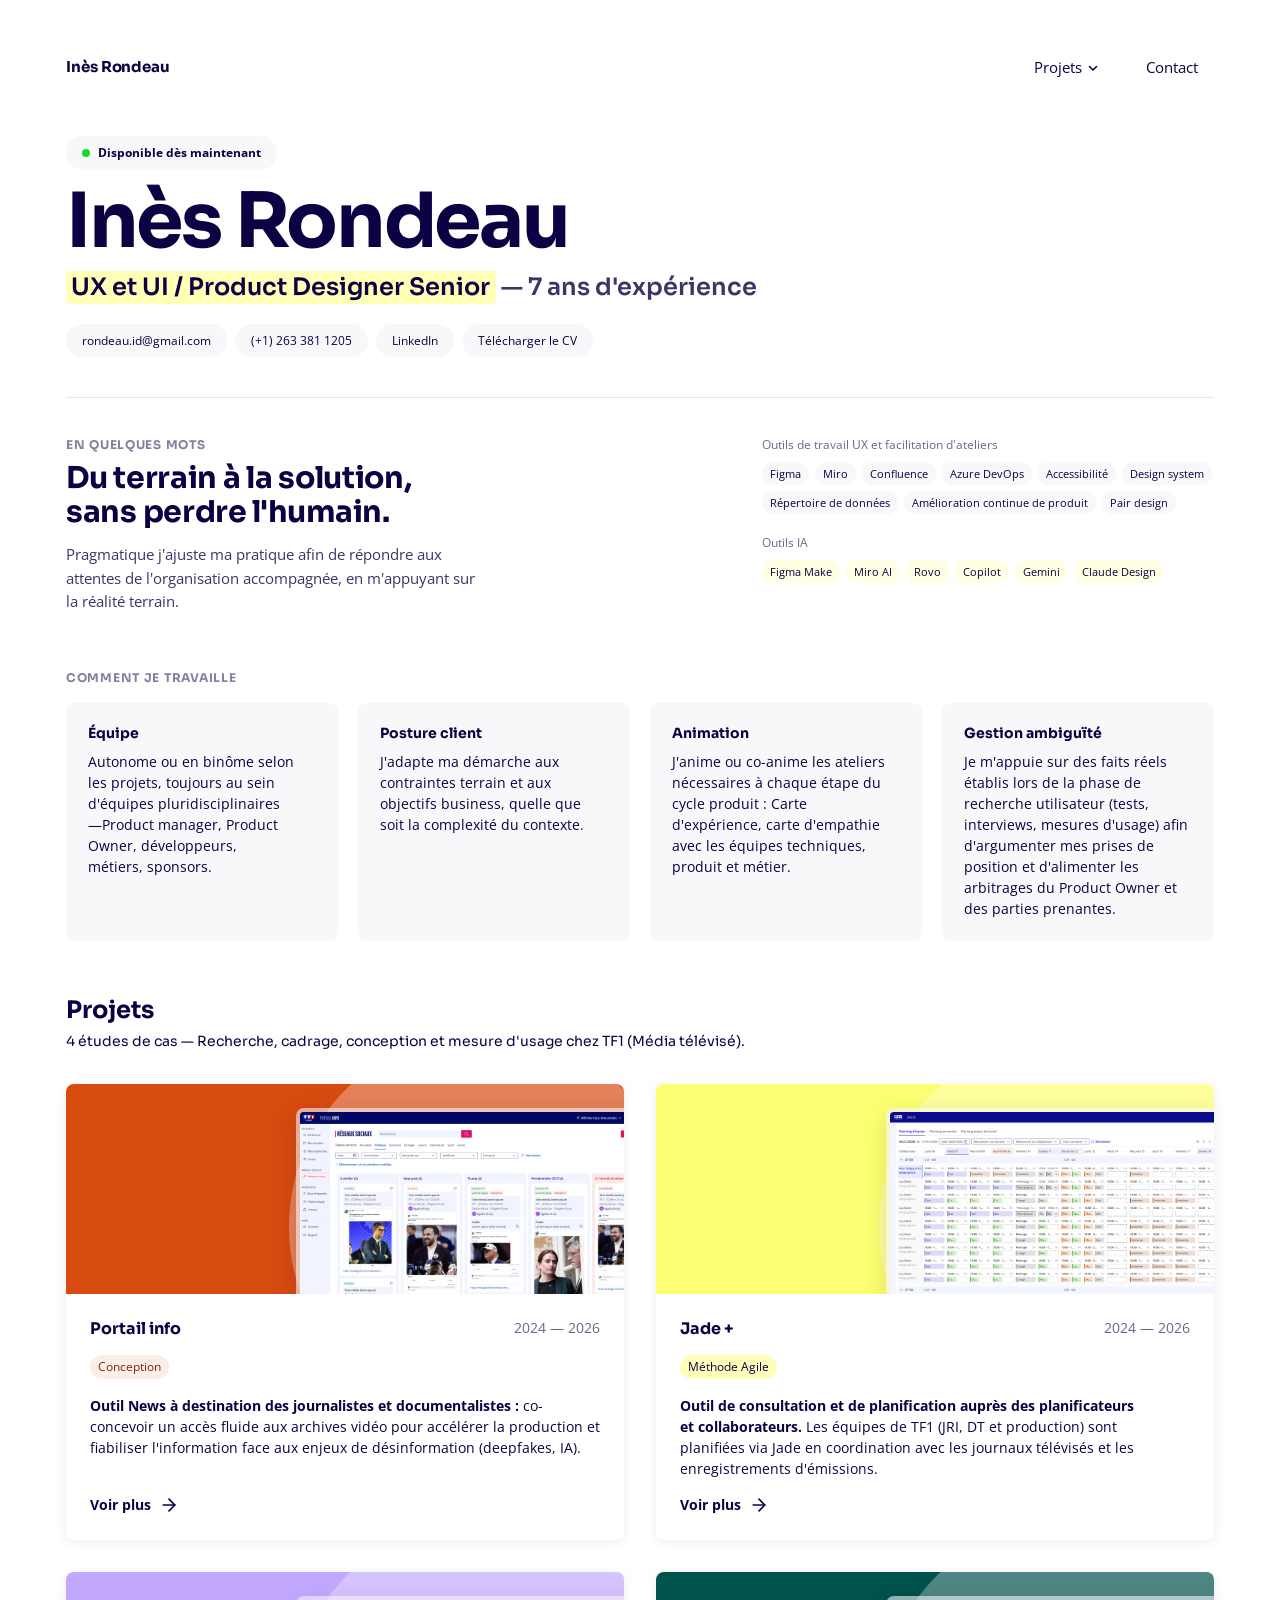
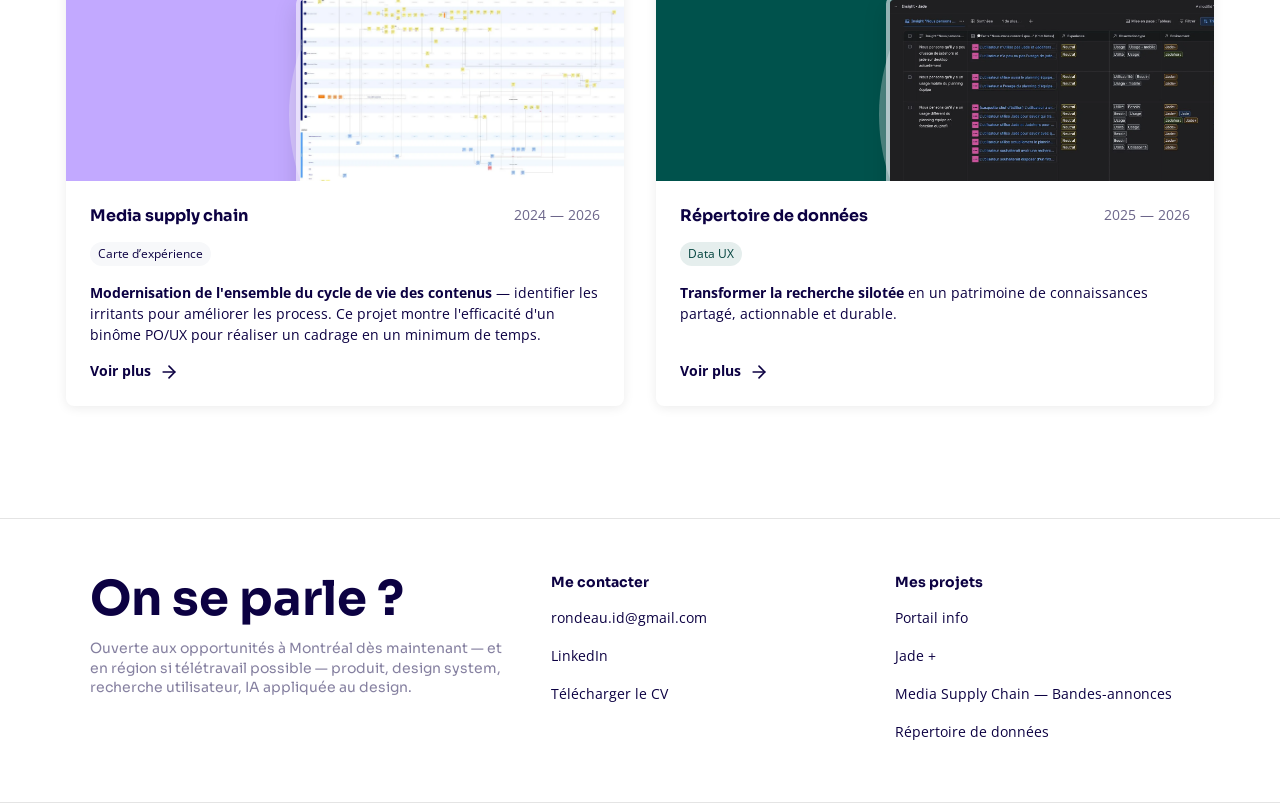
==== commit b3bad351: "V14" ====
--- a/index.html
+++ b/index.html
@@ -39,7 +39,7 @@
     <section class="profile-block" aria-labelledby="hero-title">
       <div class="profile-block__head">
         <div class="profile-block__title">
-          <span class="pill-status" style="background-color: rgb(246, 248, 250)">Disponible à partir d'août</span>
+          <span class="pill-status" style="background-color: rgb(246, 248, 250)">Disponible dès maintenant</span>
           <h1 id="hero-title" class="profile-block__name">Inès Rondeau</h1>
           <p class="profile-block__role"><mark>UX et UI / Product Designer Senior</mark> — 7 ans d'expérience</p>
         </div>
@@ -215,7 +215,7 @@
         <div>
           <h2 class="footer__title">On se parle ?</h2>
           <p class="footer__lead">
-            Ouverte aux opportunités à Montréal dès août — et en région si télétravail possible — produit, design system,
+            Ouverte aux opportunités à Montréal dès maintenant — et en région si télétravail possible — produit, design system,
             recherche utilisateur, IA appliquée au design.
           </p>
         </div>
